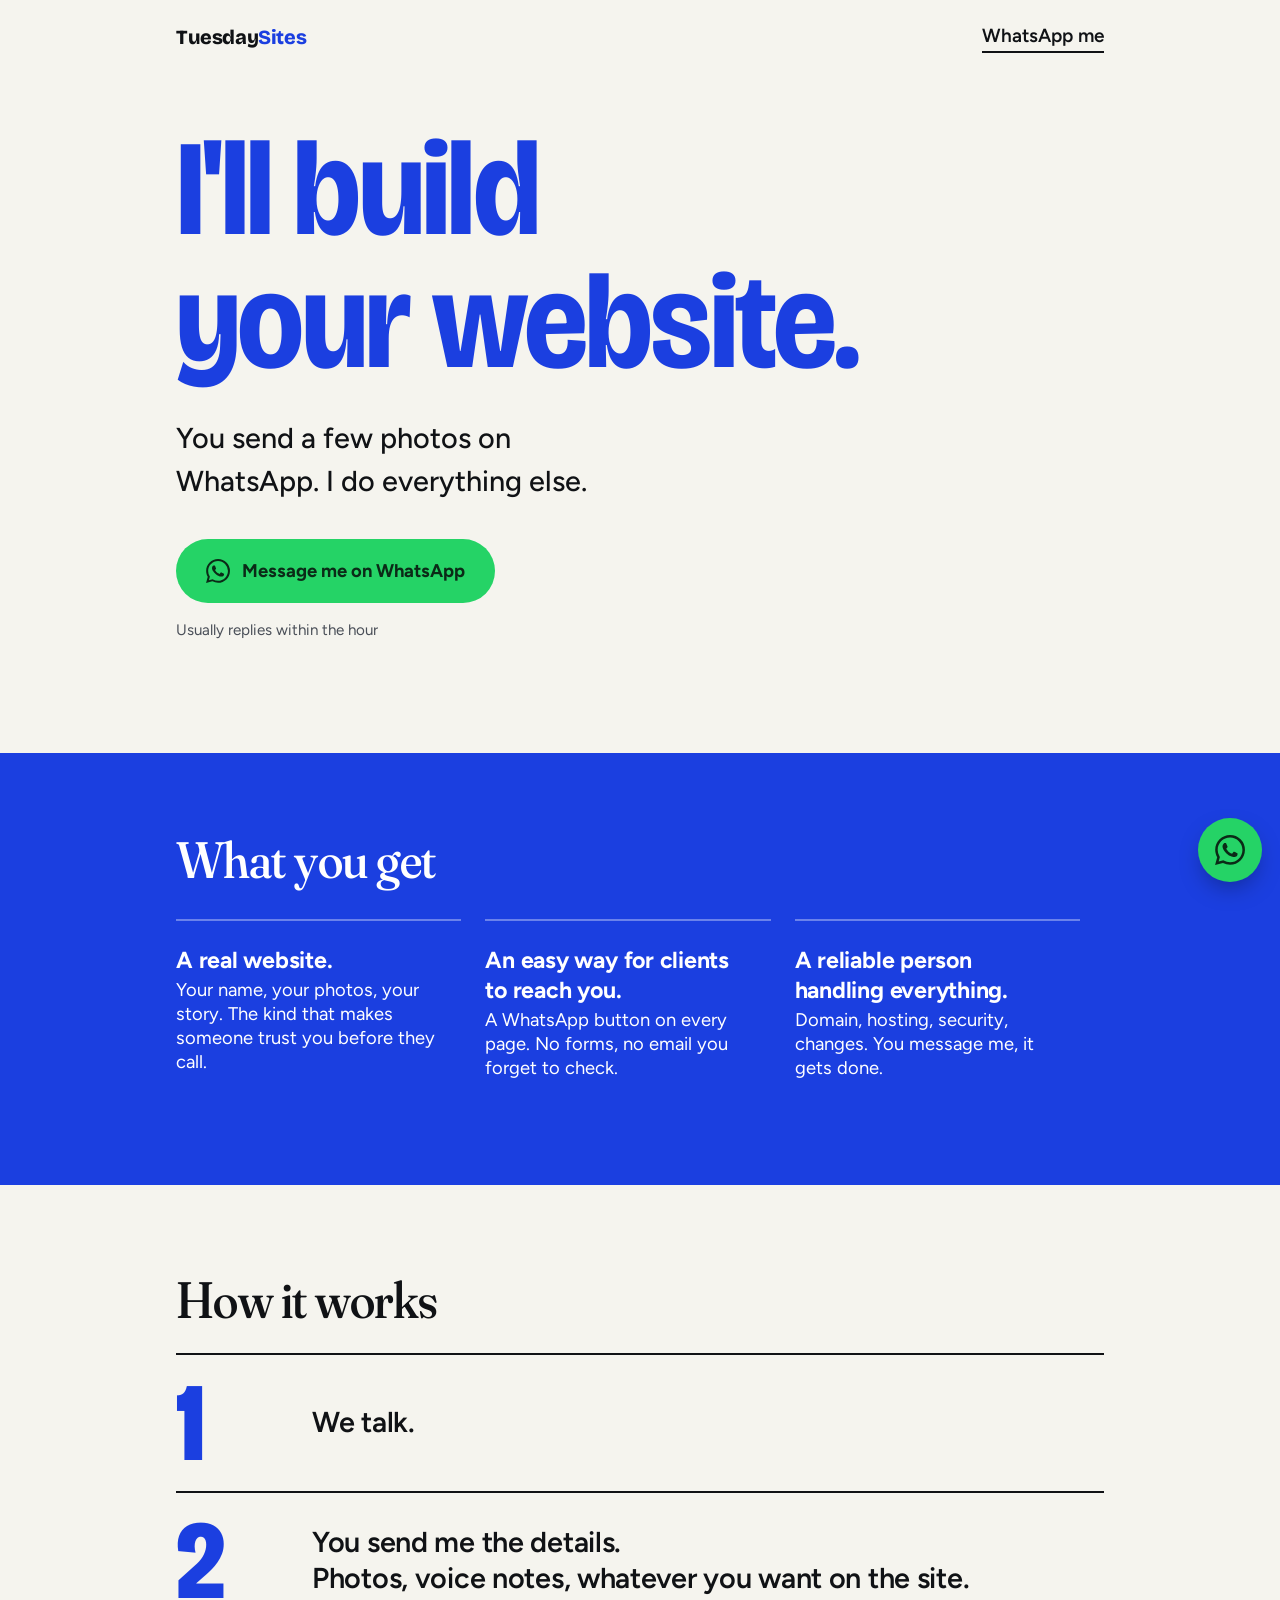
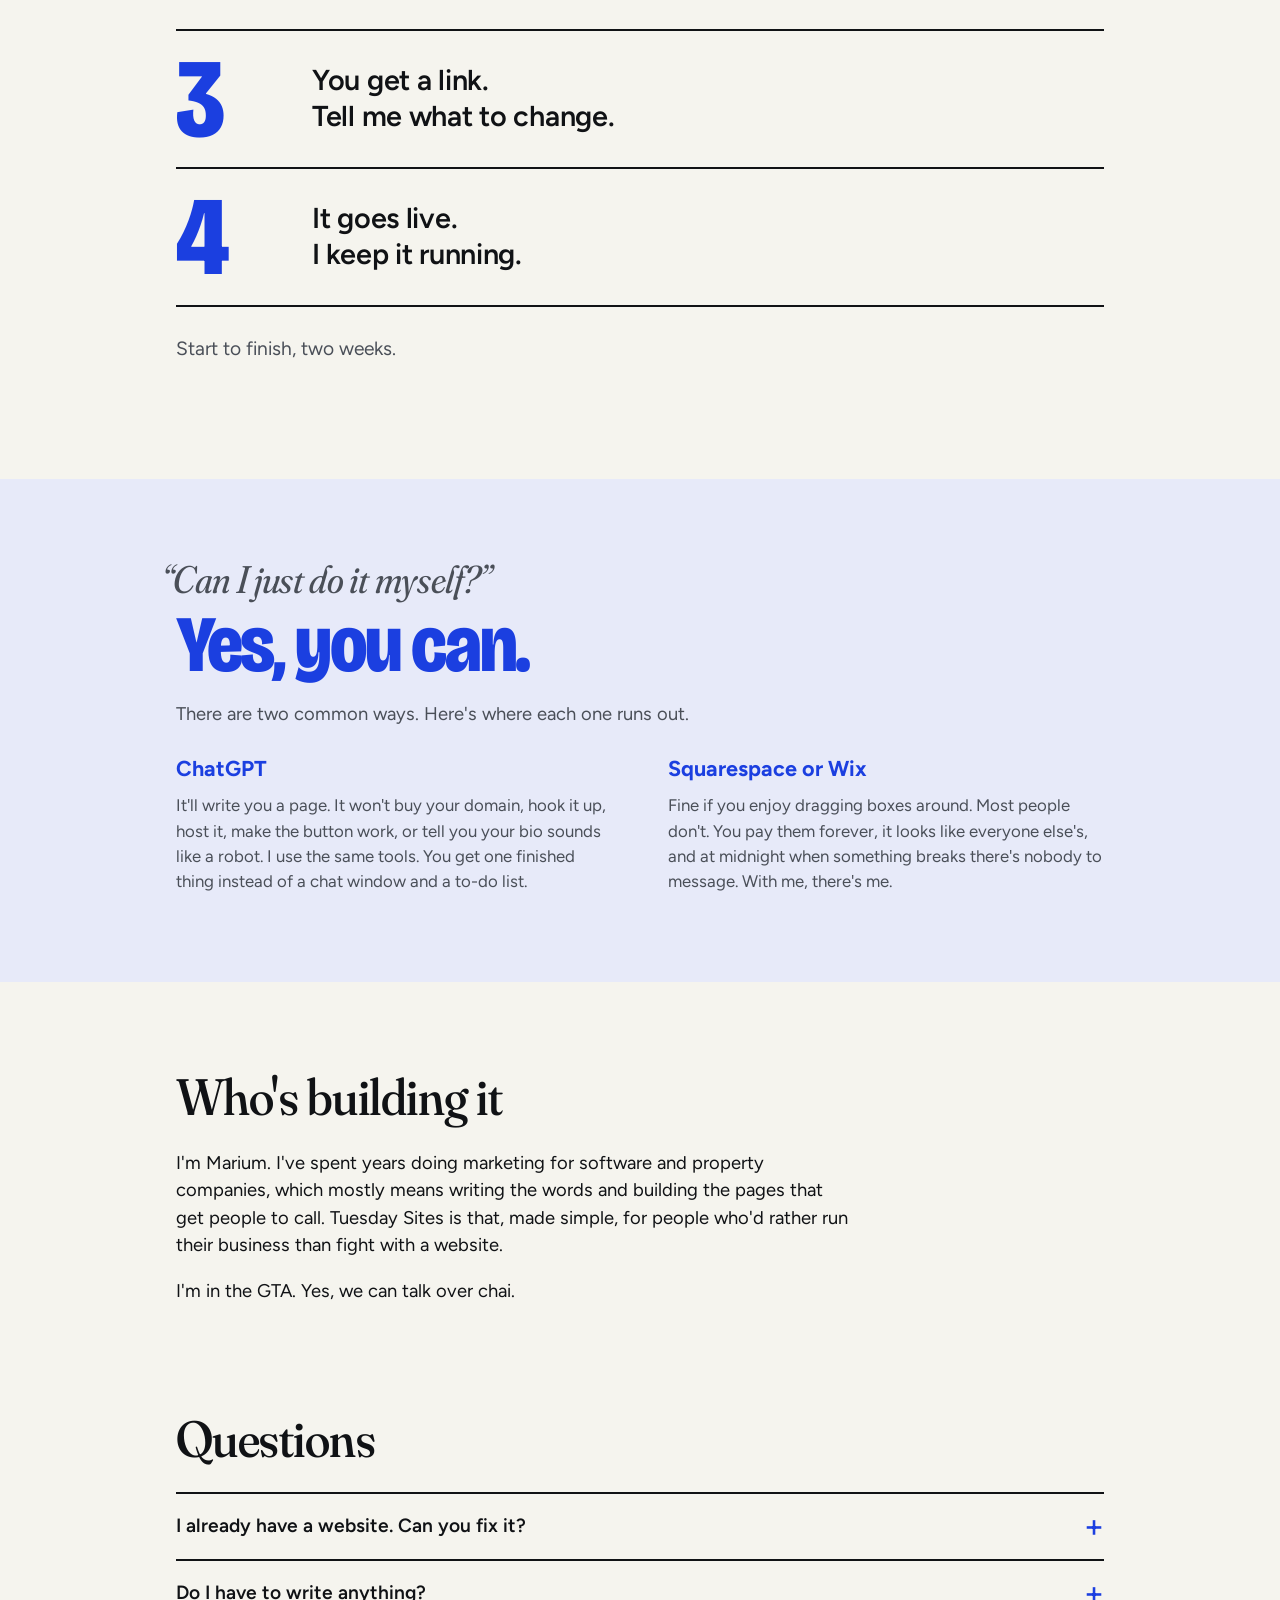
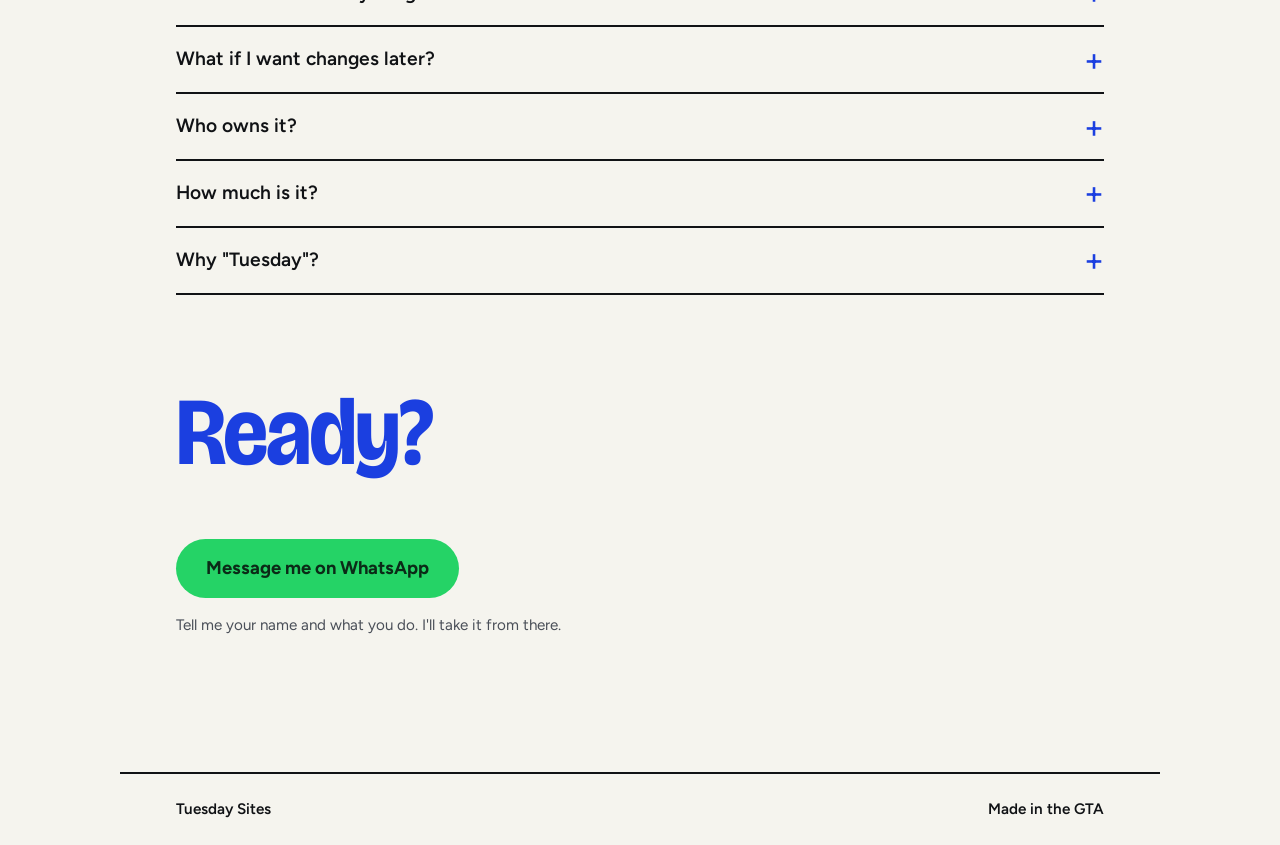
==== index.html @ d8970207 "Update index.html" ====
<!DOCTYPE html>
<html lang="en-CA">
<head>
  <meta charset="utf-8">
  <meta name="viewport" content="width=device-width, initial-scale=1">
  <title>Tuesday Sites — I'll build your website</title>
  <meta name="description" content="A proper website for your business, built for you. Send a WhatsApp, get a site. Based in the GTA.">
  <link rel="preconnect" href="https://fonts.googleapis.com">
  <link rel="preconnect" href="https://fonts.gstatic.com" crossorigin>
  <link href="https://fonts.googleapis.com/css2?family=Bricolage+Grotesque:opsz,wght,wdth@12..96,300..800,75..100&family=Fraunces:opsz,wght,SOFT@9..144,300..700,50&family=Figtree:wght@400;500;600;700&display=swap" rel="stylesheet">
  <link rel="stylesheet" href="style.css">
</head>
<body>

<header class="top">
  <a class="wordmark" href="/">Tuesday<span>Sites</span></a>
  <a class="top-link" href="https://wa.me/16474587885?text=Hi%20Marium%2C%20I%27d%20like%20to%20talk%20about%20a%20website.">WhatsApp me</a>
</header>

<main>

  <section class="hero">
    <h1>I'll build<br>your website.</h1>
    <p class="lede">You send a few photos on WhatsApp. I do everything else.</p>
    <a class="btn btn-wa" href="https://wa.me/16474587885?text=Hi%20Marium%2C%20I%27d%20like%20to%20talk%20about%20a%20website.">
      <svg aria-hidden="true" viewBox="0 0 24 24" width="24" height="24"><path fill="currentColor" d="M17.472 14.382c-.297-.149-1.758-.867-2.03-.967-.273-.099-.471-.148-.67.15-.197.297-.767.966-.94 1.164-.173.199-.347.223-.644.075-.297-.15-1.255-.463-2.39-1.475-.883-.788-1.48-1.761-1.653-2.059-.173-.297-.018-.458.13-.606.134-.133.298-.347.446-.52.149-.174.198-.298.298-.497.099-.198.05-.371-.025-.52-.075-.149-.669-1.612-.916-2.207-.242-.579-.487-.5-.669-.51-.173-.008-.371-.01-.57-.01-.198 0-.52.074-.792.372-.272.297-1.04 1.016-1.04 2.479 0 1.462 1.065 2.875 1.213 3.074.149.198 2.096 3.2 5.077 4.487.709.306 1.262.489 1.694.625.712.227 1.36.195 1.871.118.571-.085 1.758-.719 2.006-1.413.248-.694.248-1.289.173-1.413-.074-.124-.272-.198-.57-.347m-5.421 7.403h-.004a9.87 9.87 0 01-5.031-1.378l-.361-.214-3.741.982.998-3.648-.235-.374a9.86 9.86 0 01-1.51-5.26c.001-5.45 4.436-9.884 9.888-9.884 2.64 0 5.122 1.03 6.988 2.898a9.825 9.825 0 012.893 6.994c-.003 5.45-4.437 9.885-9.885 9.885m8.413-18.297A11.815 11.815 0 0012.05 0C5.495 0 .16 5.335.157 11.892c0 2.096.547 4.142 1.588 5.945L.057 24l6.305-1.654a11.882 11.882 0 005.683 1.448h.005c6.554 0 11.89-5.335 11.893-11.893a11.821 11.821 0 00-3.48-8.413Z"/></svg>
      Message me on WhatsApp
    </a>
    <p class="fineprint">Usually replies within the hour</p>
  </section>

  <section class="get">
    <h2>What you get</h2>
    <ul class="tiles">
      <li><strong>A real website.</strong> Your name, your photos, your story. The kind that makes someone trust you before they call.</li>
      <li><strong>An easy way for clients to reach you.</strong> A WhatsApp button on every page. No forms, no email you forget to check.</li>
      <li><strong>A reliable person handling everything.</strong> Domain, hosting, security, changes. You message me, it gets done.</li>
    </ul>
  </section>

  <section class="how">
    <h2>How it works</h2>
    <ol class="steps">
      <li><span class="num">1</span><span class="step-text">We talk.</span></li>
      <li><span class="num">2</span><span class="step-text">You send me the details.<br>Photos, voice notes, whatever you want on the site.</span></li>
      <li><span class="num">3</span><span class="step-text">You get a link.<br>Tell me what to change.</span></li>
      <li><span class="num">4</span><span class="step-text">It goes live.<br>I keep it running.</span></li>
    </ol>
    <p class="how-note">Start to finish, two weeks.</p>
  </section>

  <section class="why">
    <div class="wrap">
    <h2 class="quote">“Can I just do it myself?”</h2>
    <p class="yes">Yes, you can.</p>
    <p class="why-lede">There are two common ways. Here's where each one runs out.</p>
    <div class="why-cols">
      <div>
        <h3>ChatGPT</h3>
        <p>It'll write you a page. It won't buy your domain, hook it up, host it, make the button work, or tell you your bio sounds like a robot. I use the same tools. You get one finished thing instead of a chat window and a to-do list.</p>
      </div>
      <div>
        <h3>Squarespace or Wix</h3>
        <p>Fine if you enjoy dragging boxes around. Most people don't. You pay them forever, it looks like everyone else's, and at midnight when something breaks there's nobody to message. With me, there's me.</p>
      </div>
    </div>
  </div>
  </section>

  <section class="who">
    <h2>Who's building it</h2>
    <p>I'm Marium. I've spent years doing marketing for software and property companies, which mostly means writing the words and building the pages that get people to call. Tuesday Sites is that, made simple, for people who'd rather run their business than fight with a website.</p>
    <p>I'm in the GTA. Yes, we can talk over chai.</p>
  </section>

  <section class="faq">
    <h2>Questions</h2>
    <details><summary>I already have a website. Can you fix it?</summary><p>Usually it's quicker to rebuild than repair. Send me the link and I'll tell you honestly.</p></details>
    <details><summary>Do I have to write anything?</summary><p>No. You talk, I write. You approve every word.</p></details>
    <details><summary>What if I want changes later?</summary><p>Message me. Small stuff is included. Big stuff I'll quote first.</p></details>
    <details><summary>Who owns it?</summary><p>You. The domain is in your name. If you leave, it goes with you.</p></details>
    <details><summary>How much is it?</summary><p>Message me and I'll tell you straight. Less than you think, nothing hidden.</p></details>
    <details><summary>Why "Tuesday"?</summary><p>Because you'll have a site by the second one.</p></details>
  </section>

  <section class="close">
    <h2>Ready?</h2>
    <a class="btn btn-wa" href="https://wa.me/16474587885?text=Hi%20Marium%2C%20my%20name%20is%20___%20and%20I%20do%20___.%20I%27d%20like%20a%20website.">Message me on WhatsApp</a>
    <p class="fineprint">Tell me your name and what you do. I'll take it from there.</p>
  </section>

</main>

<footer class="foot">
  <span>Tuesday Sites</span>
  <span>Made in the GTA</span>
</footer>

<a class="wa-float" href="https://wa.me/16474587885?text=Hi%20Marium%2C%20I%20saw%20tuesdaysites.com%20and%20I%27d%20like%20to%20talk." aria-label="Message Marium on WhatsApp">
  <svg aria-hidden="true" viewBox="0 0 24 24" width="30" height="30"><path fill="currentColor" d="M17.472 14.382c-.297-.149-1.758-.867-2.03-.967-.273-.099-.471-.148-.67.15-.197.297-.767.966-.94 1.164-.173.199-.347.223-.644.075-.297-.15-1.255-.463-2.39-1.475-.883-.788-1.48-1.761-1.653-2.059-.173-.297-.018-.458.13-.606.134-.133.298-.347.446-.52.149-.174.198-.298.298-.497.099-.198.05-.371-.025-.52-.075-.149-.669-1.612-.916-2.207-.242-.579-.487-.5-.669-.51-.173-.008-.371-.01-.57-.01-.198 0-.52.074-.792.372-.272.297-1.04 1.016-1.04 2.479 0 1.462 1.065 2.875 1.213 3.074.149.198 2.096 3.2 5.077 4.487.709.306 1.262.489 1.694.625.712.227 1.36.195 1.871.118.571-.085 1.758-.719 2.006-1.413.248-.694.248-1.289.173-1.413-.074-.124-.272-.198-.57-.347m-5.421 7.403h-.004a9.87 9.87 0 01-5.031-1.378l-.361-.214-3.741.982.998-3.648-.235-.374a9.86 9.86 0 01-1.51-5.26c.001-5.45 4.436-9.884 9.888-9.884 2.64 0 5.122 1.03 6.988 2.898a9.825 9.825 0 012.893 6.994c-.003 5.45-4.437 9.885-9.885 9.885m8.413-18.297A11.815 11.815 0 0012.05 0C5.495 0 .16 5.335.157 11.892c0 2.096.547 4.142 1.588 5.945L.057 24l6.305-1.654a11.882 11.882 0 005.683 1.448h.005c6.554 0 11.89-5.335 11.893-11.893a11.821 11.821 0 00-3.48-8.413Z"/></svg>
</a>

</body>
</html>
---- style.css ----
/* Tuesday Sites — style.css (v3)
   Cobalt on paper. One typeface. WhatsApp green is the only other colour.
*/

:root {
  --blue: #1B3FE0;
  --blue-deep: #1230B3;
  --paper: #F5F4EE;
  --ink: #101215;
  --ink-soft: #4A4F58;
  --line: #D6D6CF;
  --wa: #25D366;
  --wa-deep: #1DA851;

  --display: "Bricolage Grotesque", "Helvetica Neue", Arial, sans-serif;
  --serif: "Fraunces", Georgia, serif;
  --font: "Figtree", "Helvetica Neue", Arial, sans-serif;
  --max: 1040px;
  --pad: clamp(20px, 5vw, 56px);
}

* { box-sizing: border-box; }

html { scroll-behavior: smooth; }
@media (prefers-reduced-motion: reduce) {
  html { scroll-behavior: auto; }
  * { transition: none !important; }
}

body {
  margin: 0;
  background: var(--paper);
  color: var(--ink);
  font-family: var(--font);
  font-size: 19px;
  line-height: 1.5;
  -webkit-font-smoothing: antialiased;
}

h1, h2, h3 { margin: 0; }
h1 {
  font-family: var(--display);
  font-size: clamp(3.4rem, 11vw, 8.5rem);
  font-weight: 700;
  line-height: 0.98;
  letter-spacing: -0.02em;
  font-variation-settings: "opsz" 96, "wdth" 90;
  color: var(--blue);
}
h2 {
  font-family: var(--serif);
  font-weight: 500;
  font-size: clamp(2rem, 4.5vw, 3.2rem);
  line-height: 1.05;
  letter-spacing: -0.01em;
  font-variation-settings: "opsz" 144, "SOFT" 50;
  margin-bottom: 0.5em;
}
h3 {
  font-family: var(--font);
  font-size: 1.35rem;
  font-weight: 700;
  margin-bottom: 0.4em;
}

p { margin: 0 0 1em; max-width: 56ch; }
a { color: var(--blue); }
a:focus-visible, summary:focus-visible {
  outline: 3px solid var(--blue);
  outline-offset: 3px;
}

/* Header */
.top {
  display: flex;
  justify-content: space-between;
  align-items: center;
  padding: 22px var(--pad);
  max-width: var(--max);
  margin: 0 auto;
}
.wordmark {
  font-family: var(--display);
  text-decoration: none;
  color: var(--ink);
  font-weight: 800;
  font-size: 1.25rem;
  letter-spacing: -0.02em;
}
.wordmark span { color: var(--blue); }
.top-link {
  font-weight: 600;
  color: var(--ink);
  text-decoration: none;
  border-bottom: 2px solid var(--ink);
}
.top-link:hover { color: var(--blue); border-color: var(--blue); }

/* Buttons */
.btn {
  display: inline-flex;
  align-items: center;
  gap: 12px;
  padding: 20px 30px;
  border-radius: 999px;
  text-decoration: none;
  font-weight: 700;
  font-size: 1.15rem;
  line-height: 1;
  transition: transform 100ms ease, background-color 120ms ease;
}
.btn-wa { background: var(--wa); color: #0B2A17; }
.btn-wa:hover { background: var(--wa-deep); color: #fff; transform: translateY(-1px); }

/* Hero */
.hero {
  max-width: var(--max);
  margin: 0 auto;
  padding: 48px var(--pad) 96px;
}
.lede {
  font-size: clamp(1.3rem, 2.6vw, 1.8rem);
  font-weight: 500;
  margin: 28px 0 36px;
  max-width: 24ch;
}
.fineprint { font-size: 0.95rem; color: var(--ink-soft); margin-top: 16px; }

/* What you get — blue block, short lines */
.get {
  background: var(--blue);
  color: #fff;
  padding: 80px 0;
}
.get h2, .get ul {
  max-width: var(--max);
  margin-left: auto; margin-right: auto;
  padding-left: var(--pad); padding-right: var(--pad);
}
.tiles {
  list-style: none;
  margin: 32px auto 0;
  display: grid;
  grid-template-columns: repeat(3, 1fr);
  gap: 0;
}
.tiles li {
  font-size: 1.15rem;
  line-height: 1.3;
  padding: 24px 24px 24px 0;
  border-top: 2px solid rgba(255,255,255,.35);
  margin-right: 24px;
}
.tiles strong {
  display: block;
  font-size: 1.45rem;
  font-weight: 700;
  letter-spacing: -0.01em;
  margin-bottom: 4px;
}

/* How it works — the numbers are the section */
.how {
  max-width: var(--max);
  margin: 0 auto;
  padding: 88px var(--pad) 72px;
}
.steps {
  list-style: none;
  margin: 24px 0 0;
  padding: 0;
}
.steps li {
  display: grid;
  grid-template-columns: minmax(96px, 1.4em) 1fr;
  gap: 40px;
  align-items: center;
  padding: 12px 0;
  border-bottom: 2px solid var(--ink);
}
.steps li:first-child { border-top: 2px solid var(--ink); }
.num {
  font-family: var(--display);
  font-size: clamp(4rem, 10vw, 7rem);
  font-weight: 800;
  line-height: 1;
  color: var(--blue);
  letter-spacing: -0.04em;
  font-variation-settings: "opsz" 96, "wdth" 80;
}
.step-text {
  font-size: clamp(1.25rem, 2.6vw, 1.8rem);
  font-weight: 600;
  letter-spacing: -0.01em;
  line-height: 1.25;
}
.step-text br + * , .step-text::after { content: none; }
.how-note {
  margin-top: 28px;
  font-size: 1.2rem;
  color: var(--ink-soft);
}

/* Why not DIY */
.why {
  background: #E7EAF9;
  padding: 80px 0 88px;
  margin: 24px 0 88px;
}
.why .wrap {
  max-width: var(--max);
  margin: 0 auto;
  padding: 0 var(--pad);
}
.why-cols {
  display: grid;
  grid-template-columns: repeat(2, 1fr);
  gap: 40px 56px;
  margin-top: 24px;
}
.why h2.quote {
  font-style: italic;
  font-weight: 400;
  font-size: clamp(1.6rem, 3.5vw, 2.4rem);
  color: var(--ink-soft);
  margin: 0 0 6px;
  text-indent: -0.4em; /* hangs the opening quote so the C lines up with the Y below */
}
.yes {
  font-family: var(--display);
  font-size: clamp(2.6rem, 7vw, 5rem);
  font-weight: 800;
  color: var(--blue);
  line-height: 1;
  letter-spacing: -0.03em;
  margin: 0 0 16px;
  font-variation-settings: "opsz" 96, "wdth" 85;
}
.why-lede { font-size: 1.15rem; color: var(--ink-soft); }
.why-cols h3 { color: var(--blue); }
.why-cols p { font-size: 1.05rem; color: var(--ink-soft); margin: 0; }

/* Who */
.who {
  max-width: var(--max);
  margin: 0 auto;
  padding: 0 var(--pad) 88px;
}
.who p { font-size: 1.15rem; }

/* FAQ */
.faq {
  max-width: var(--max);
  margin: 0 auto;
  padding: 0 var(--pad) 88px;
}
.faq details { border-top: 2px solid var(--ink); }
.faq details:last-of-type { border-bottom: 2px solid var(--ink); }
.faq summary {
  cursor: pointer;
  padding: 18px 44px 18px 0;
  font-size: 1.2rem;
  font-weight: 600;
  list-style: none;
  position: relative;
}
.faq summary::-webkit-details-marker { display: none; }
.faq summary::after {
  content: "+";
  position: absolute; right: 0; top: 50%;
  transform: translateY(-50%);
  color: var(--blue);
  font-size: 2rem;
  font-weight: 500;
  line-height: 1;
}
.faq details[open] summary::after { content: "–"; }
.faq details p { color: var(--ink-soft); padding-bottom: 18px; margin: 0; }

/* Close */
.close {
  max-width: var(--max);
  margin: 0 auto;
  padding: 0 var(--pad) 120px;
}
.close h2 {
  font-family: var(--display);
  font-weight: 700;
  color: var(--blue);
  font-size: clamp(3rem, 9vw, 6rem);
  letter-spacing: -0.02em;
  font-variation-settings: "opsz" 96, "wdth" 90;
}
.close .btn { margin-top: 8px; }

/* Footer */
.foot {
  border-top: 2px solid var(--ink);
  padding: 24px var(--pad);
  max-width: var(--max);
  margin: 0 auto;
  display: flex;
  justify-content: space-between;
  font-size: 0.95rem;
  font-weight: 600;
}

/* Floating WhatsApp button */
.wa-float {
  position: fixed;
  right: 18px;
  bottom: 18px;
  width: 64px; height: 64px;
  border-radius: 50%;
  background: var(--wa);
  color: #0B2A17;
  display: flex; align-items: center; justify-content: center;
  box-shadow: 0 10px 24px -6px rgba(0,0,0,.35);
  transition: background-color 120ms ease;
  z-index: 10;
}
.wa-float:hover { background: var(--wa-deep); color: #fff; }

/* Mobile */
@media (max-width: 760px) {
  body { font-size: 18px; }
  .hero { padding-top: 32px; padding-bottom: 72px; }
  .tiles { grid-template-columns: 1fr; }
  .tiles li { margin-right: 0; padding-right: 0; }
  .why-cols { grid-template-columns: 1fr; }
  .steps li { grid-template-columns: 64px 1fr; gap: 20px; }
  .top-link { display: none; }
  .foot { flex-direction: column; gap: 6px; }
  .close { padding-bottom: 140px; }
}
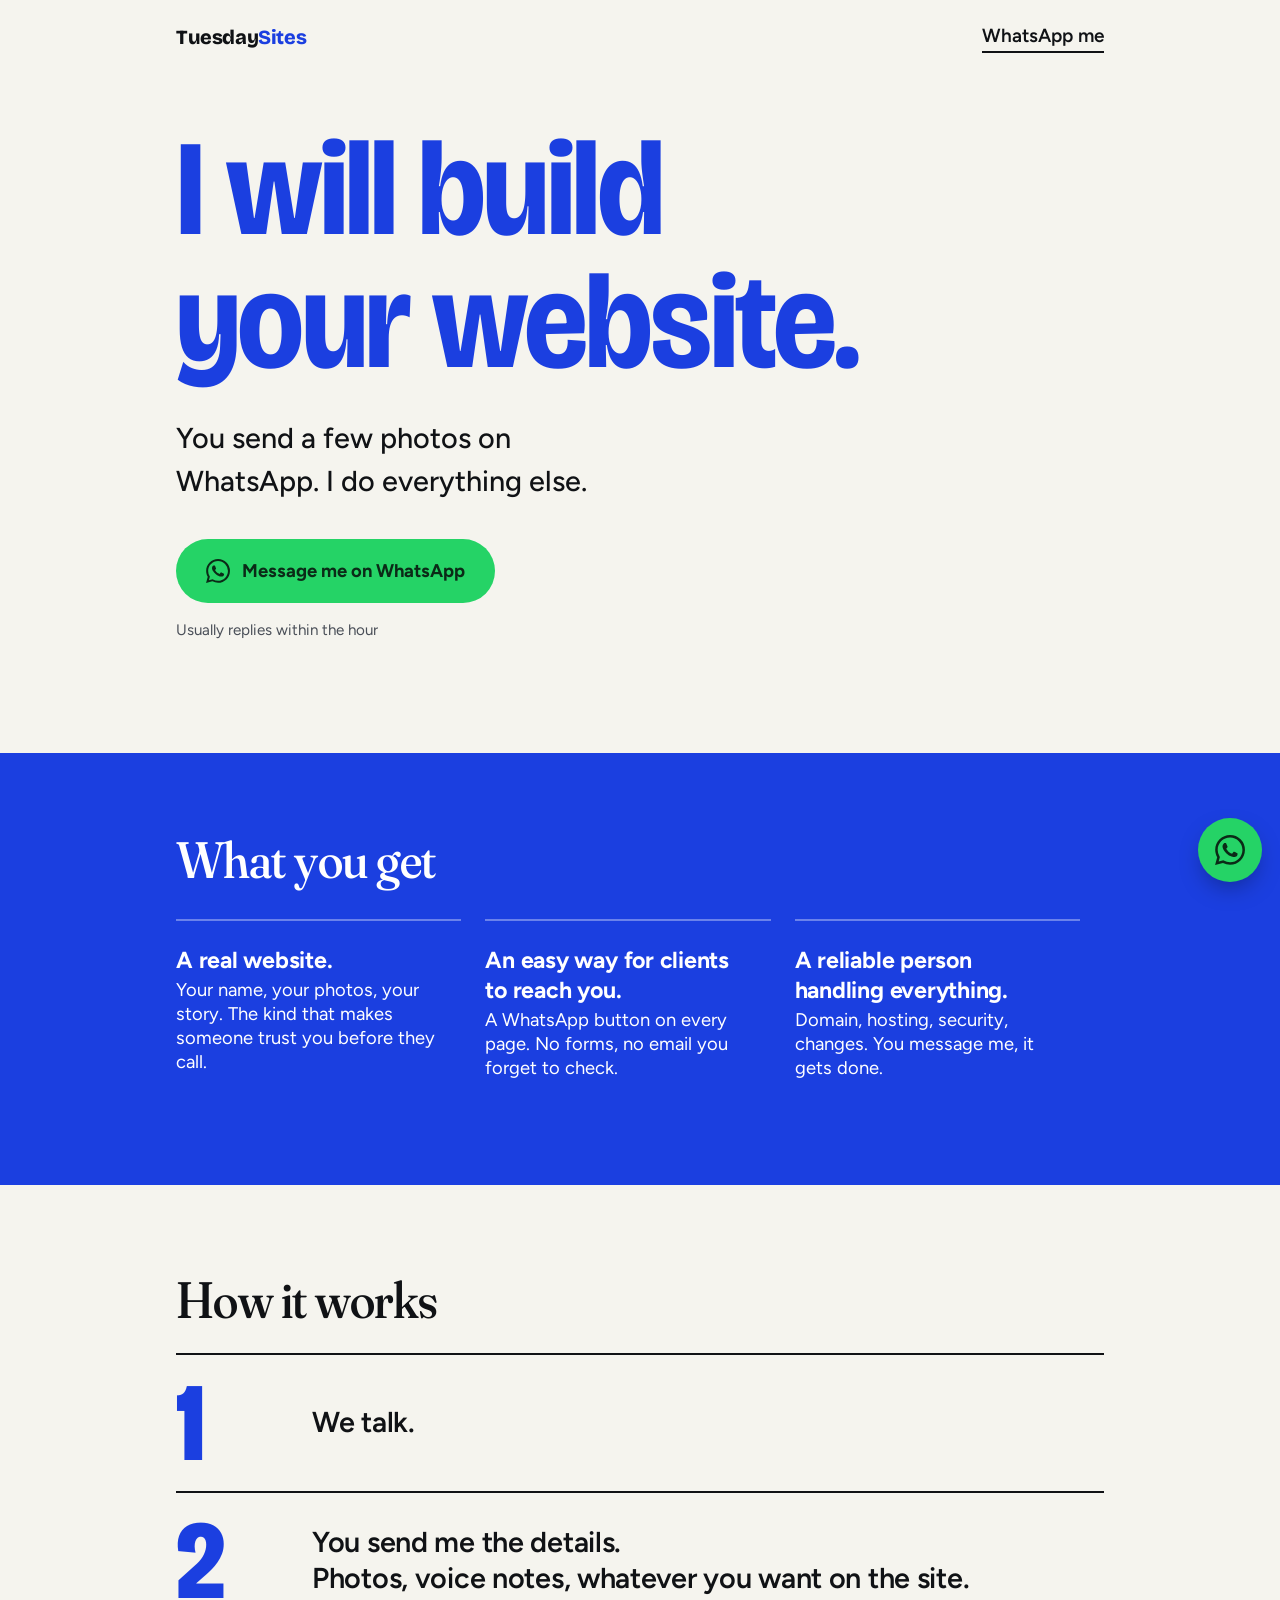
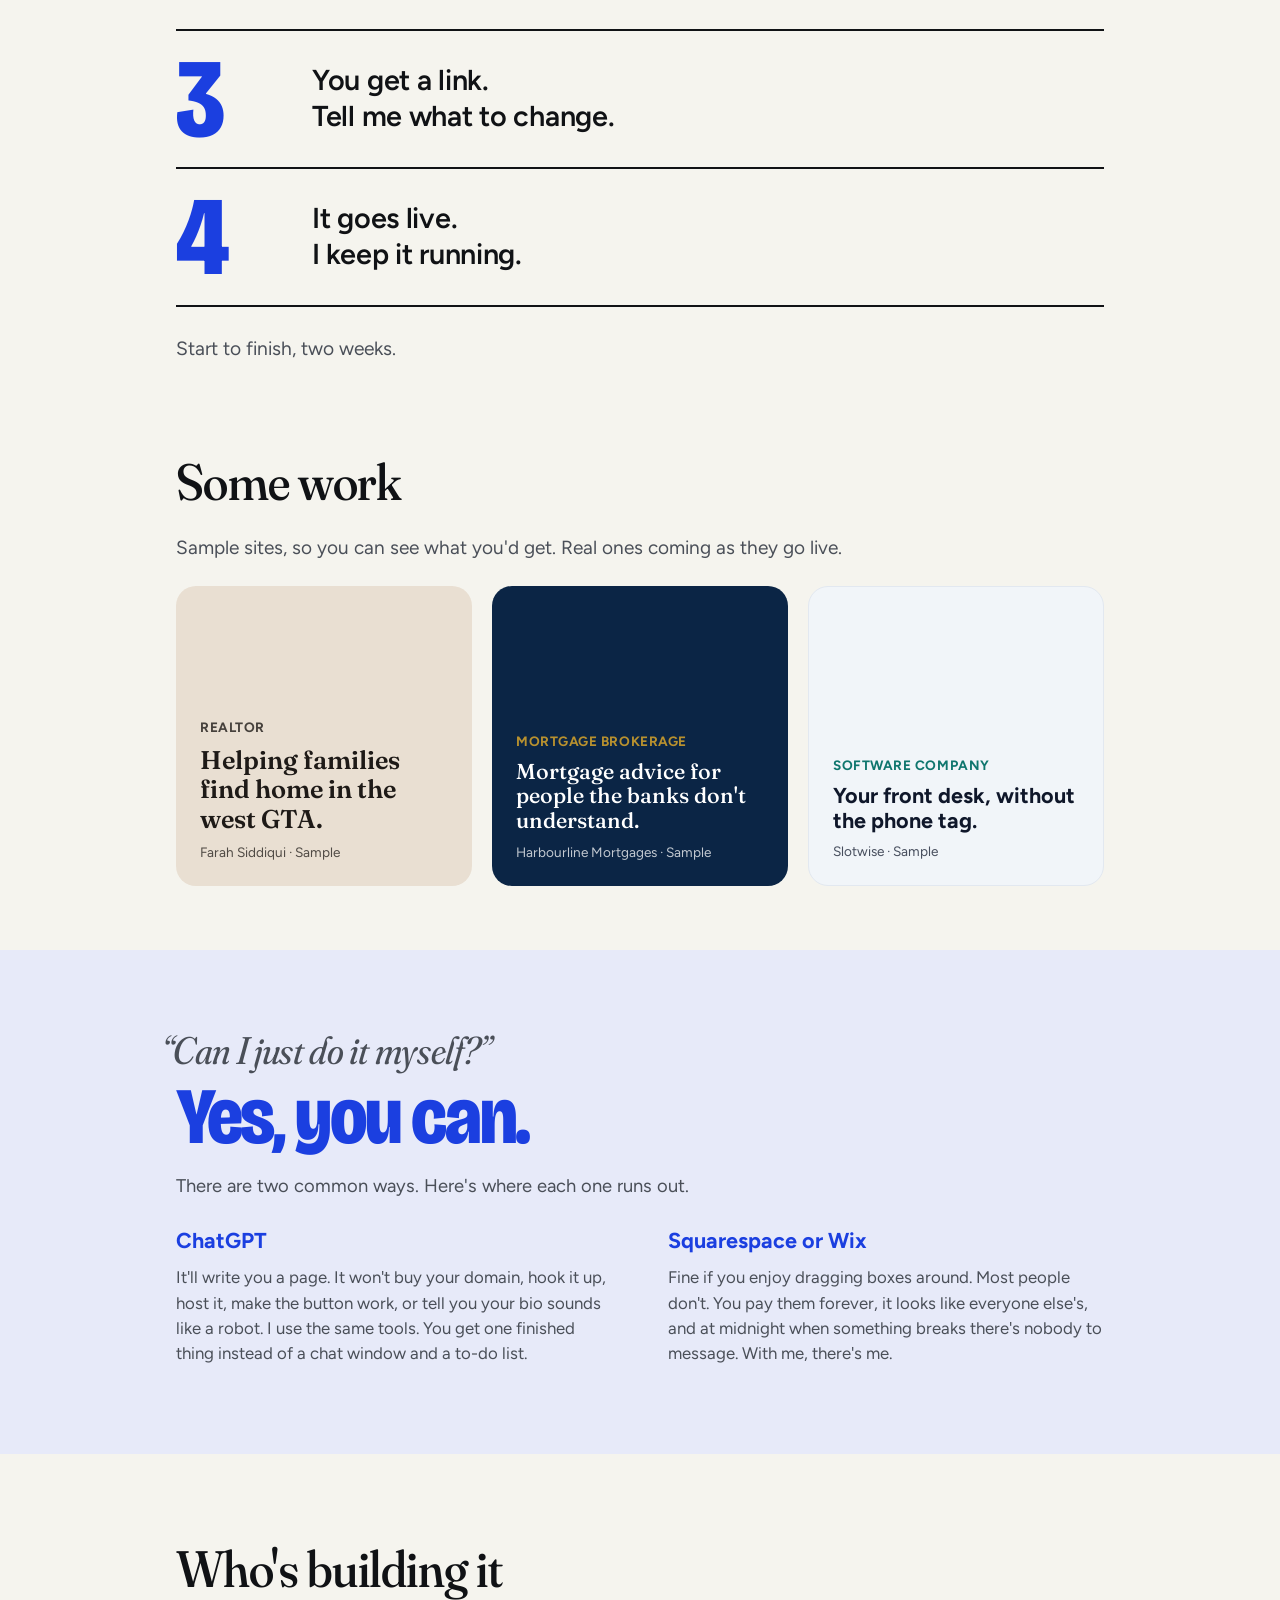
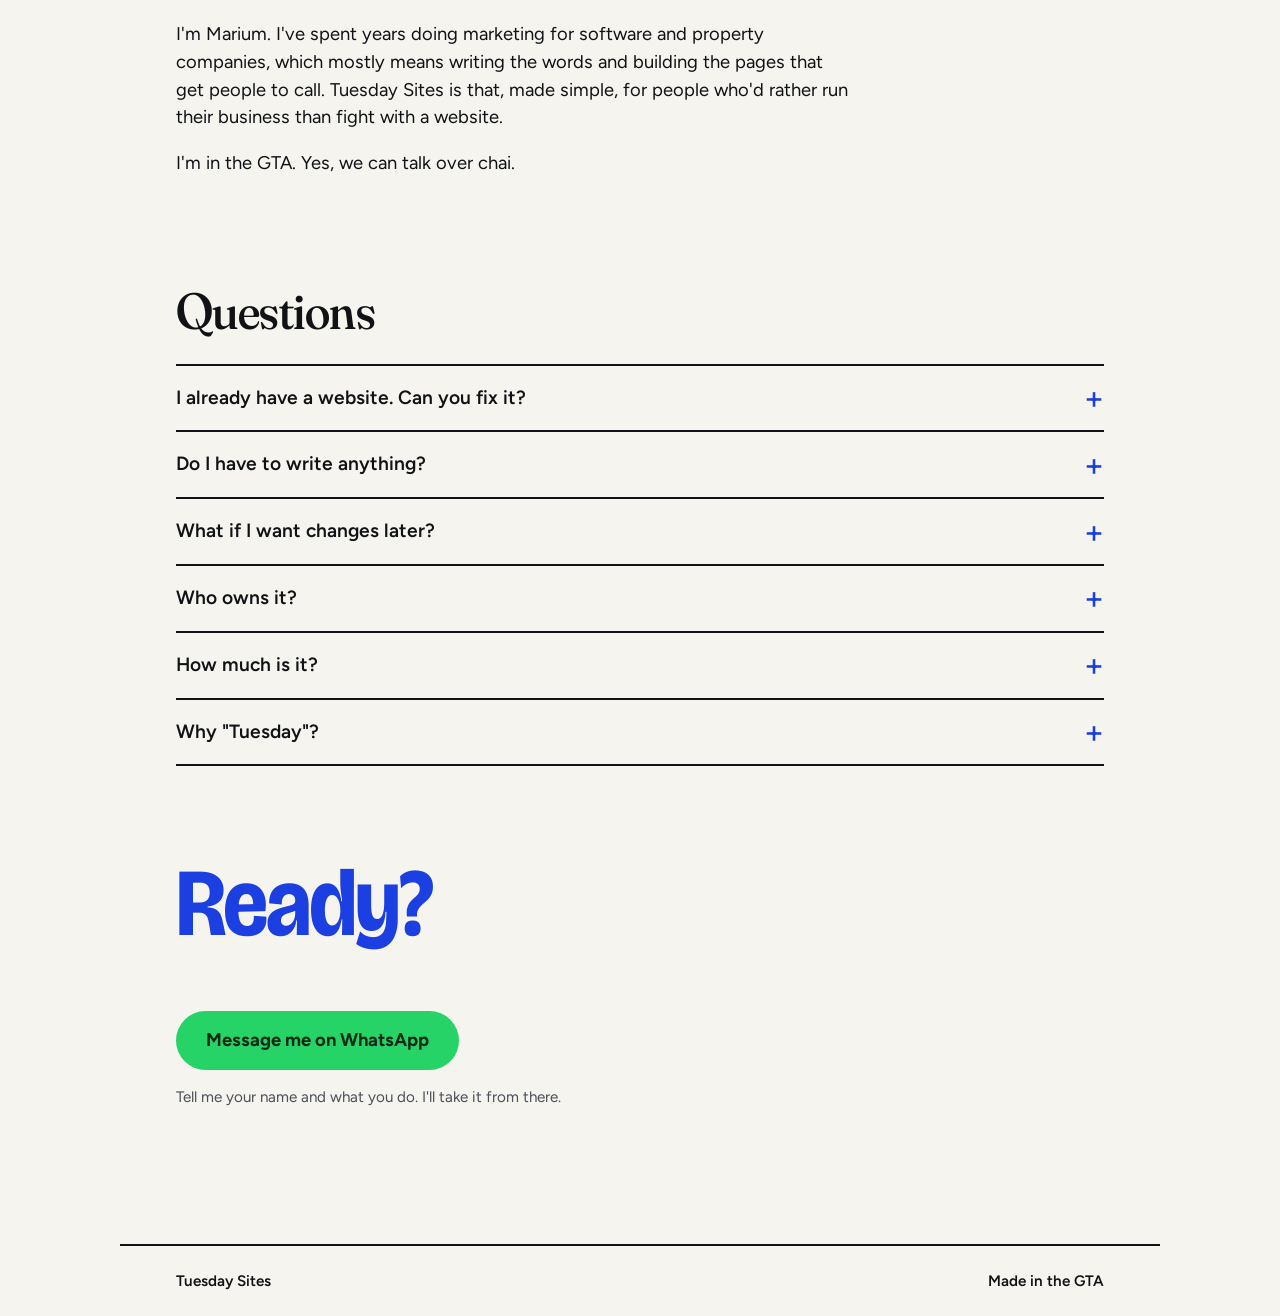
==== commit e7667ede: "Sample sites" ====
--- a/index.html
+++ b/index.html
@@ -3,7 +3,7 @@
 <head>
   <meta charset="utf-8">
   <meta name="viewport" content="width=device-width, initial-scale=1">
-  <title>Tuesday Sites — I'll build your website</title>
+  <title>Tuesday Sites — I will build your website</title>
   <meta name="description" content="A proper website for your business, built for you. Send a WhatsApp, get a site. Based in the GTA.">
   <link rel="preconnect" href="https://fonts.googleapis.com">
   <link rel="preconnect" href="https://fonts.gstatic.com" crossorigin>
@@ -14,15 +14,15 @@
 
 <header class="top">
   <a class="wordmark" href="/">Tuesday<span>Sites</span></a>
-  <a class="top-link" href="https://wa.me/16474587885?text=Hi%20Marium%2C%20I%27d%20like%20to%20talk%20about%20a%20website.">WhatsApp me</a>
+  <a class="top-link" href="#" data-wa>WhatsApp me</a>
 </header>
 
 <main>
 
   <section class="hero">
-    <h1>I'll build<br>your website.</h1>
+    <h1>I will build<br>your website.</h1>
     <p class="lede">You send a few photos on WhatsApp. I do everything else.</p>
-    <a class="btn btn-wa" href="https://wa.me/16474587885?text=Hi%20Marium%2C%20I%27d%20like%20to%20talk%20about%20a%20website.">
+    <a class="btn btn-wa" href="#" data-wa>
       <svg aria-hidden="true" viewBox="0 0 24 24" width="24" height="24"><path fill="currentColor" d="M17.472 14.382c-.297-.149-1.758-.867-2.03-.967-.273-.099-.471-.148-.67.15-.197.297-.767.966-.94 1.164-.173.199-.347.223-.644.075-.297-.15-1.255-.463-2.39-1.475-.883-.788-1.48-1.761-1.653-2.059-.173-.297-.018-.458.13-.606.134-.133.298-.347.446-.52.149-.174.198-.298.298-.497.099-.198.05-.371-.025-.52-.075-.149-.669-1.612-.916-2.207-.242-.579-.487-.5-.669-.51-.173-.008-.371-.01-.57-.01-.198 0-.52.074-.792.372-.272.297-1.04 1.016-1.04 2.479 0 1.462 1.065 2.875 1.213 3.074.149.198 2.096 3.2 5.077 4.487.709.306 1.262.489 1.694.625.712.227 1.36.195 1.871.118.571-.085 1.758-.719 2.006-1.413.248-.694.248-1.289.173-1.413-.074-.124-.272-.198-.57-.347m-5.421 7.403h-.004a9.87 9.87 0 01-5.031-1.378l-.361-.214-3.741.982.998-3.648-.235-.374a9.86 9.86 0 01-1.51-5.26c.001-5.45 4.436-9.884 9.888-9.884 2.64 0 5.122 1.03 6.988 2.898a9.825 9.825 0 012.893 6.994c-.003 5.45-4.437 9.885-9.885 9.885m8.413-18.297A11.815 11.815 0 0012.05 0C5.495 0 .16 5.335.157 11.892c0 2.096.547 4.142 1.588 5.945L.057 24l6.305-1.654a11.882 11.882 0 005.683 1.448h.005c6.554 0 11.89-5.335 11.893-11.893a11.821 11.821 0 00-3.48-8.413Z"/></svg>
       Message me on WhatsApp
     </a>
@@ -47,6 +47,28 @@
       <li><span class="num">4</span><span class="step-text">It goes live.<br>I keep it running.</span></li>
     </ol>
     <p class="how-note">Start to finish, two weeks.</p>
+  </section>
+
+  <section class="work">
+    <h2>Some work</h2>
+    <p class="work-lede">Sample sites, so you can see what you'd get. Real ones coming as they go live.</p>
+    <div class="work-grid">
+      <a class="work-card wc-realtor" href="/work/realtor/">
+        <span class="wc-label">Realtor</span>
+        <span class="wc-title">Helping families find home in the west GTA.</span>
+        <span class="wc-meta">Farah Siddiqui · Sample</span>
+      </a>
+      <a class="work-card wc-mortgage" href="/work/mortgage/">
+        <span class="wc-label">Mortgage brokerage</span>
+        <span class="wc-title">Mortgage advice for people the banks don't understand.</span>
+        <span class="wc-meta">Harbourline Mortgages · Sample</span>
+      </a>
+      <a class="work-card wc-saas" href="/work/saas/">
+        <span class="wc-label">Software company</span>
+        <span class="wc-title">Your front desk, without the phone tag.</span>
+        <span class="wc-meta">Slotwise · Sample</span>
+      </a>
+    </div>
   </section>
 
   <section class="why">
@@ -85,7 +107,7 @@
 
   <section class="close">
     <h2>Ready?</h2>
-    <a class="btn btn-wa" href="https://wa.me/16474587885?text=Hi%20Marium%2C%20my%20name%20is%20___%20and%20I%20do%20___.%20I%27d%20like%20a%20website.">Message me on WhatsApp</a>
+    <a class="btn btn-wa" href="#" data-wa>Message me on WhatsApp</a>
     <p class="fineprint">Tell me your name and what you do. I'll take it from there.</p>
   </section>
 
@@ -96,9 +118,23 @@
   <span>Made in the GTA</span>
 </footer>
 
-<a class="wa-float" href="https://wa.me/16474587885?text=Hi%20Marium%2C%20I%20saw%20tuesdaysites.com%20and%20I%27d%20like%20to%20talk." aria-label="Message Marium on WhatsApp">
+<a class="wa-float" href="#" data-wa aria-label="Message Marium on WhatsApp">
   <svg aria-hidden="true" viewBox="0 0 24 24" width="30" height="30"><path fill="currentColor" d="M17.472 14.382c-.297-.149-1.758-.867-2.03-.967-.273-.099-.471-.148-.67.15-.197.297-.767.966-.94 1.164-.173.199-.347.223-.644.075-.297-.15-1.255-.463-2.39-1.475-.883-.788-1.48-1.761-1.653-2.059-.173-.297-.018-.458.13-.606.134-.133.298-.347.446-.52.149-.174.198-.298.298-.497.099-.198.05-.371-.025-.52-.075-.149-.669-1.612-.916-2.207-.242-.579-.487-.5-.669-.51-.173-.008-.371-.01-.57-.01-.198 0-.52.074-.792.372-.272.297-1.04 1.016-1.04 2.479 0 1.462 1.065 2.875 1.213 3.074.149.198 2.096 3.2 5.077 4.487.709.306 1.262.489 1.694.625.712.227 1.36.195 1.871.118.571-.085 1.758-.719 2.006-1.413.248-.694.248-1.289.173-1.413-.074-.124-.272-.198-.57-.347m-5.421 7.403h-.004a9.87 9.87 0 01-5.031-1.378l-.361-.214-3.741.982.998-3.648-.235-.374a9.86 9.86 0 01-1.51-5.26c.001-5.45 4.436-9.884 9.888-9.884 2.64 0 5.122 1.03 6.988 2.898a9.825 9.825 0 012.893 6.994c-.003 5.45-4.437 9.885-9.885 9.885m8.413-18.297A11.815 11.815 0 0012.05 0C5.495 0 .16 5.335.157 11.892c0 2.096.547 4.142 1.588 5.945L.057 24l6.305-1.654a11.882 11.882 0 005.683 1.448h.005c6.554 0 11.89-5.335 11.893-11.893a11.821 11.821 0 00-3.48-8.413Z"/></svg>
 </a>
 
+
+<script>
+(function () {
+  var p = ["1", "647", "458", "7885"];
+  var msg = encodeURIComponent("Hi, I'm interested in a website.");
+  var links = document.querySelectorAll("[data-wa]");
+  for (var i = 0; i < links.length; i++) {
+    links[i].addEventListener("click", function (e) {
+      e.preventDefault();
+      window.location.href = "https://wa.me/" + p.join("") + "?text=" + msg;
+    });
+  }
+})();
+</script>
 </body>
 </html>
--- a/style.css
+++ b/style.css
@@ -200,6 +200,43 @@
   font-size: 1.2rem;
   color: var(--ink-soft);
 }
+
+/* Work */
+.work {
+  max-width: var(--max);
+  margin: 0 auto;
+  padding: 0 var(--pad) 40px;
+}
+.work-lede { color: var(--ink-soft); }
+.work-grid {
+  display: grid;
+  grid-template-columns: repeat(3, 1fr);
+  gap: 20px;
+  margin-top: 24px;
+}
+.work-card {
+  display: flex;
+  flex-direction: column;
+  justify-content: flex-end;
+  gap: 8px;
+  min-height: 300px;
+  padding: 24px;
+  border-radius: 20px;
+  text-decoration: none;
+  color: inherit;
+  transition: transform 120ms ease;
+}
+.work-card:hover { transform: translateY(-3px); }
+.wc-label { font-size: .85rem; font-weight: 700; letter-spacing: .04em; text-transform: uppercase; opacity: .8; }
+.wc-title { font-size: 1.35rem; font-weight: 700; line-height: 1.15; }
+.wc-meta { font-size: .85rem; opacity: .75; }
+.wc-realtor { background: #E9DFD2; color: #1E1A17; }
+.wc-realtor .wc-title { font-family: var(--serif); font-weight: 600; font-size: 1.6rem; }
+.wc-mortgage { background: #0B2545; color: #fff; }
+.wc-mortgage .wc-label { color: #B8912F; opacity: 1; }
+.wc-mortgage .wc-title { font-family: var(--serif); font-weight: 500; }
+.wc-saas { background: #F1F5F9; color: #0F172A; border: 1px solid #E2E8F0; }
+.wc-saas .wc-label { color: #0F766E; opacity: 1; }
 
 /* Why not DIY */
 .why {
@@ -328,6 +365,8 @@
   .tiles { grid-template-columns: 1fr; }
   .tiles li { margin-right: 0; padding-right: 0; }
   .why-cols { grid-template-columns: 1fr; }
+  .work-grid { grid-template-columns: 1fr; }
+  .work-card { min-height: 200px; }
   .steps li { grid-template-columns: 64px 1fr; gap: 20px; }
   .top-link { display: none; }
   .foot { flex-direction: column; gap: 6px; }
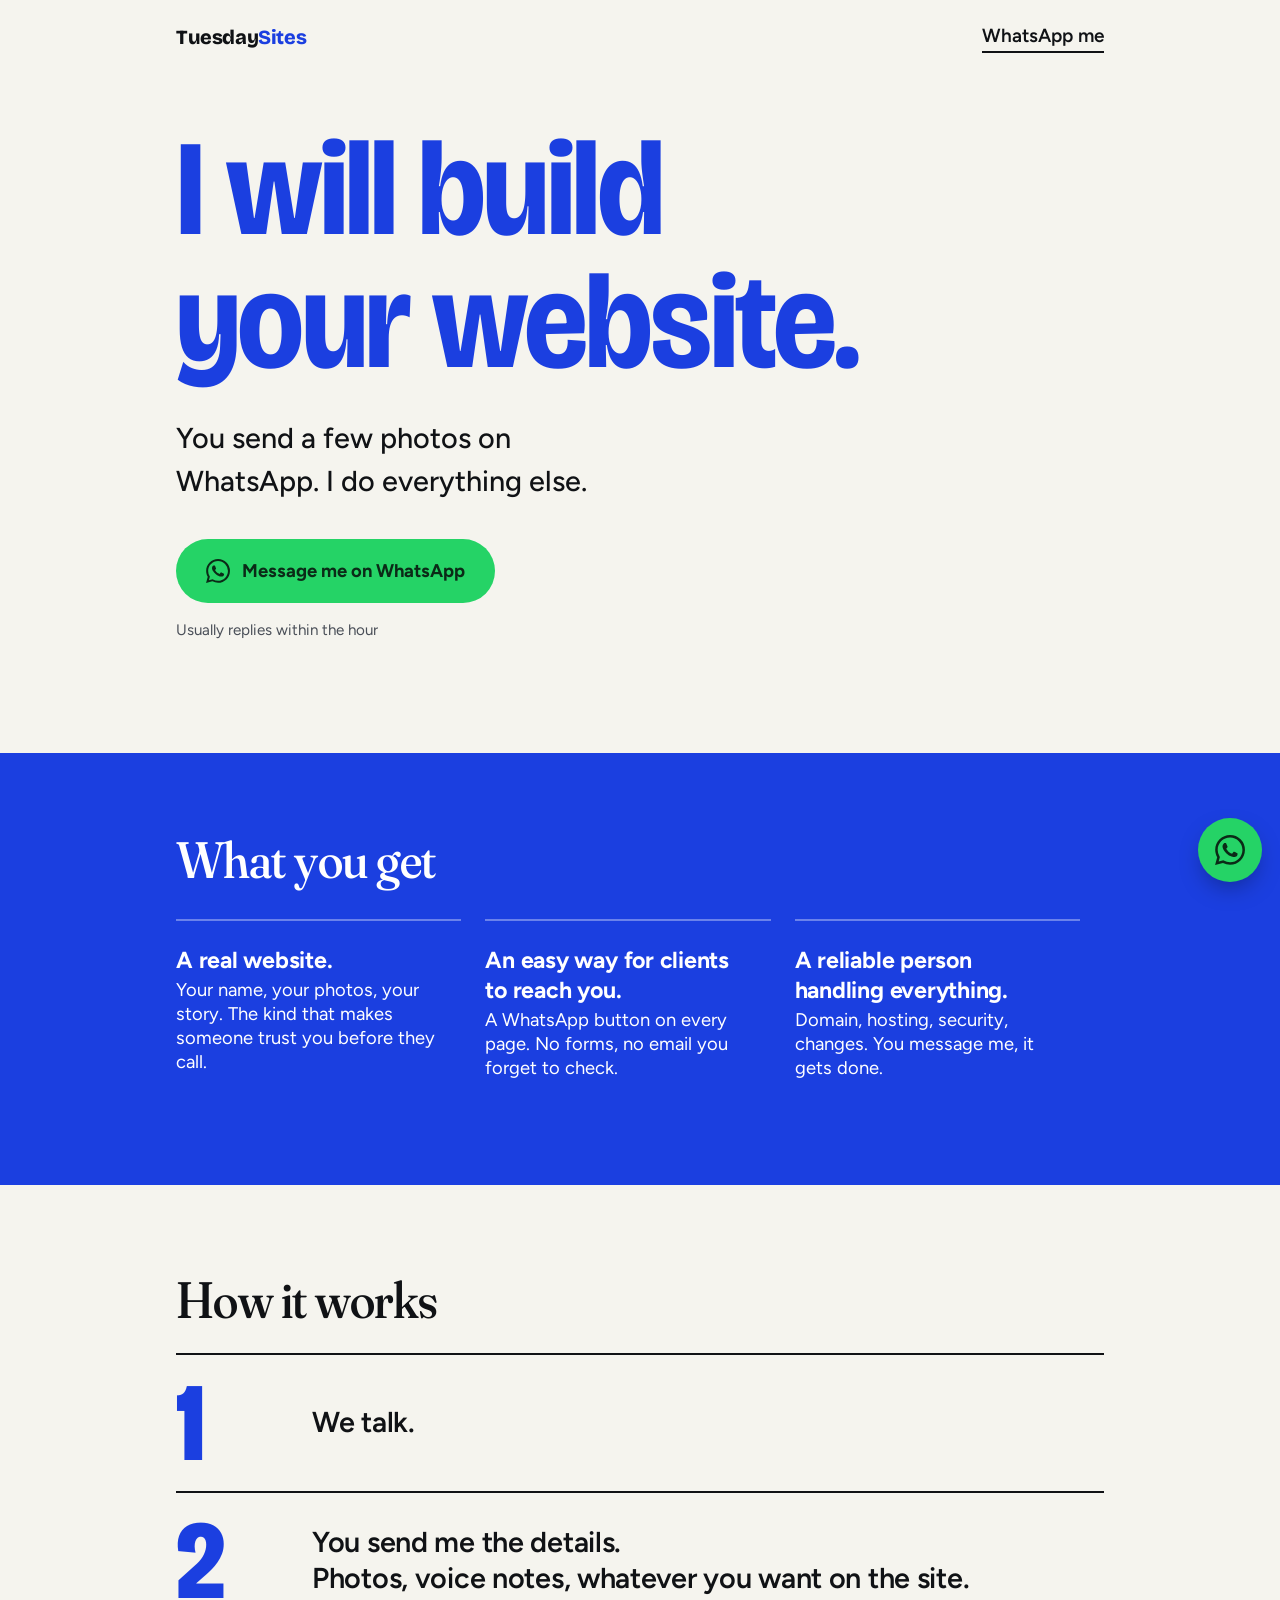
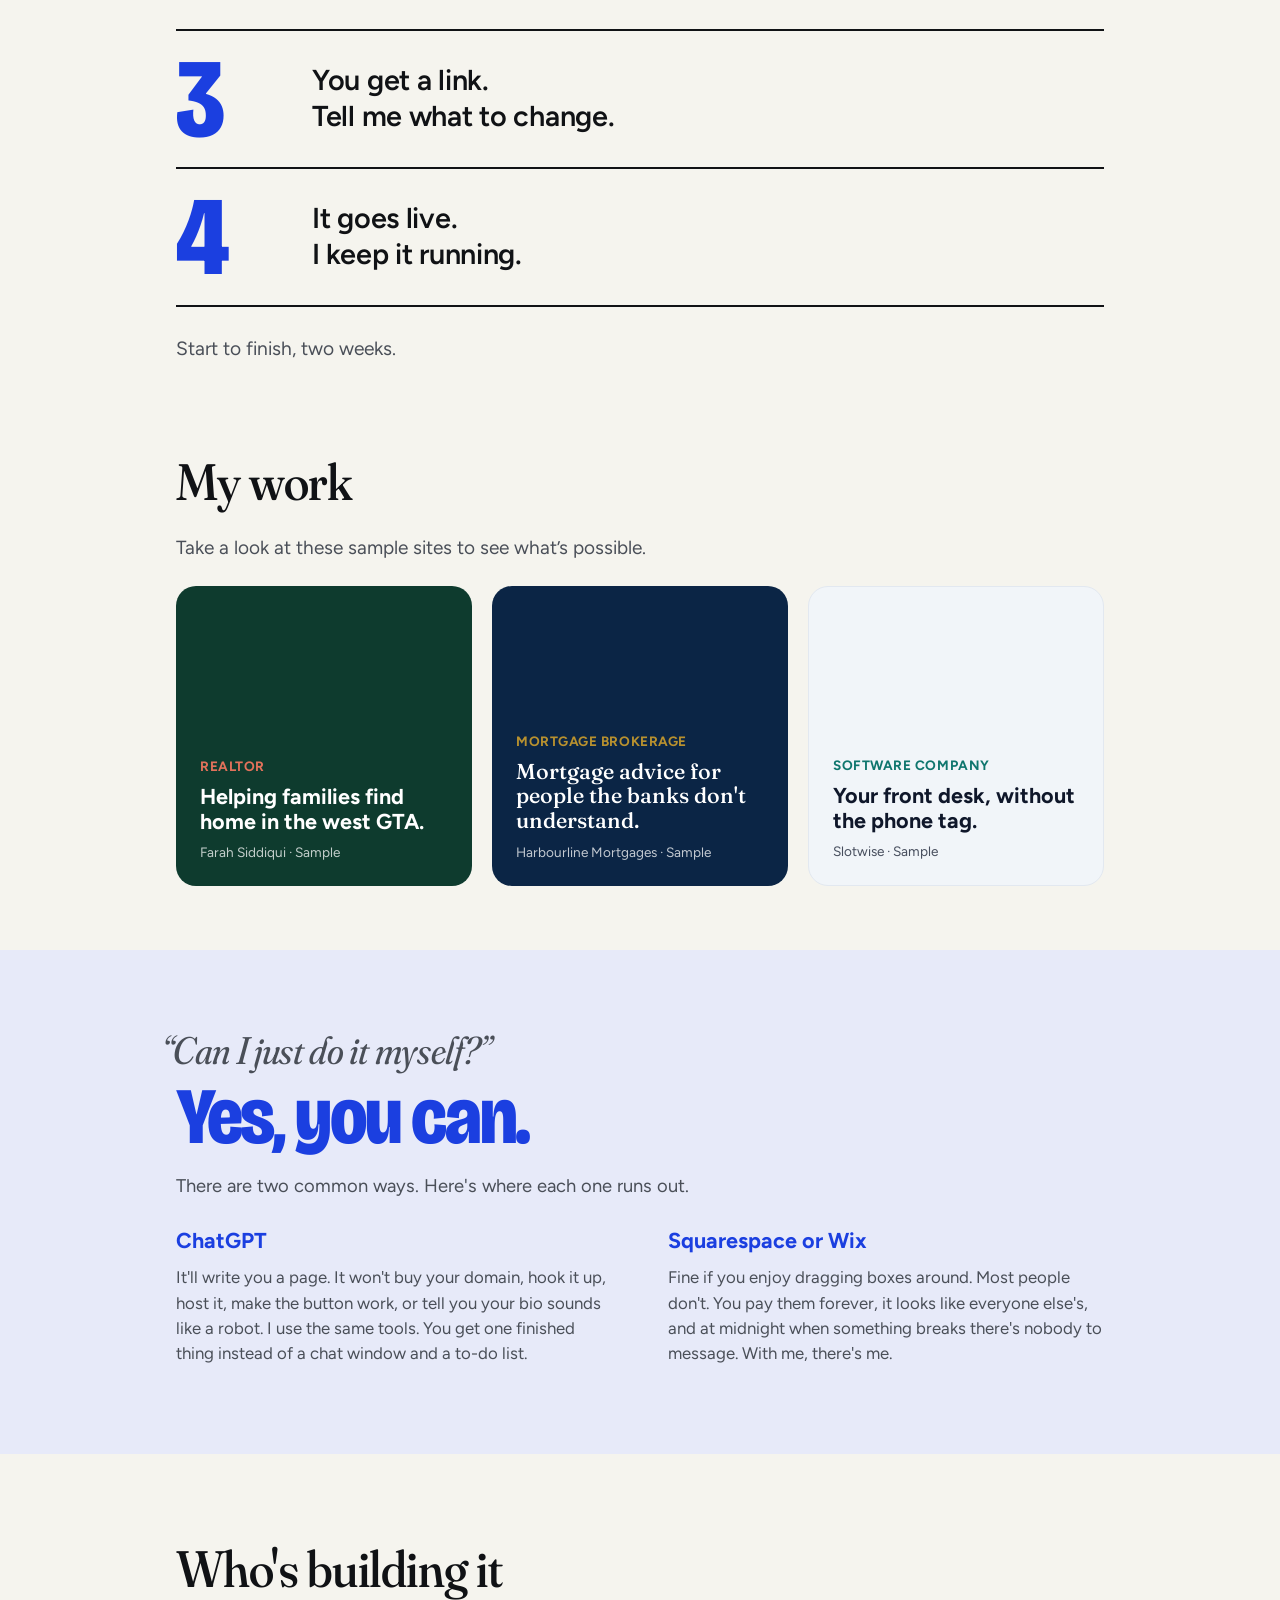
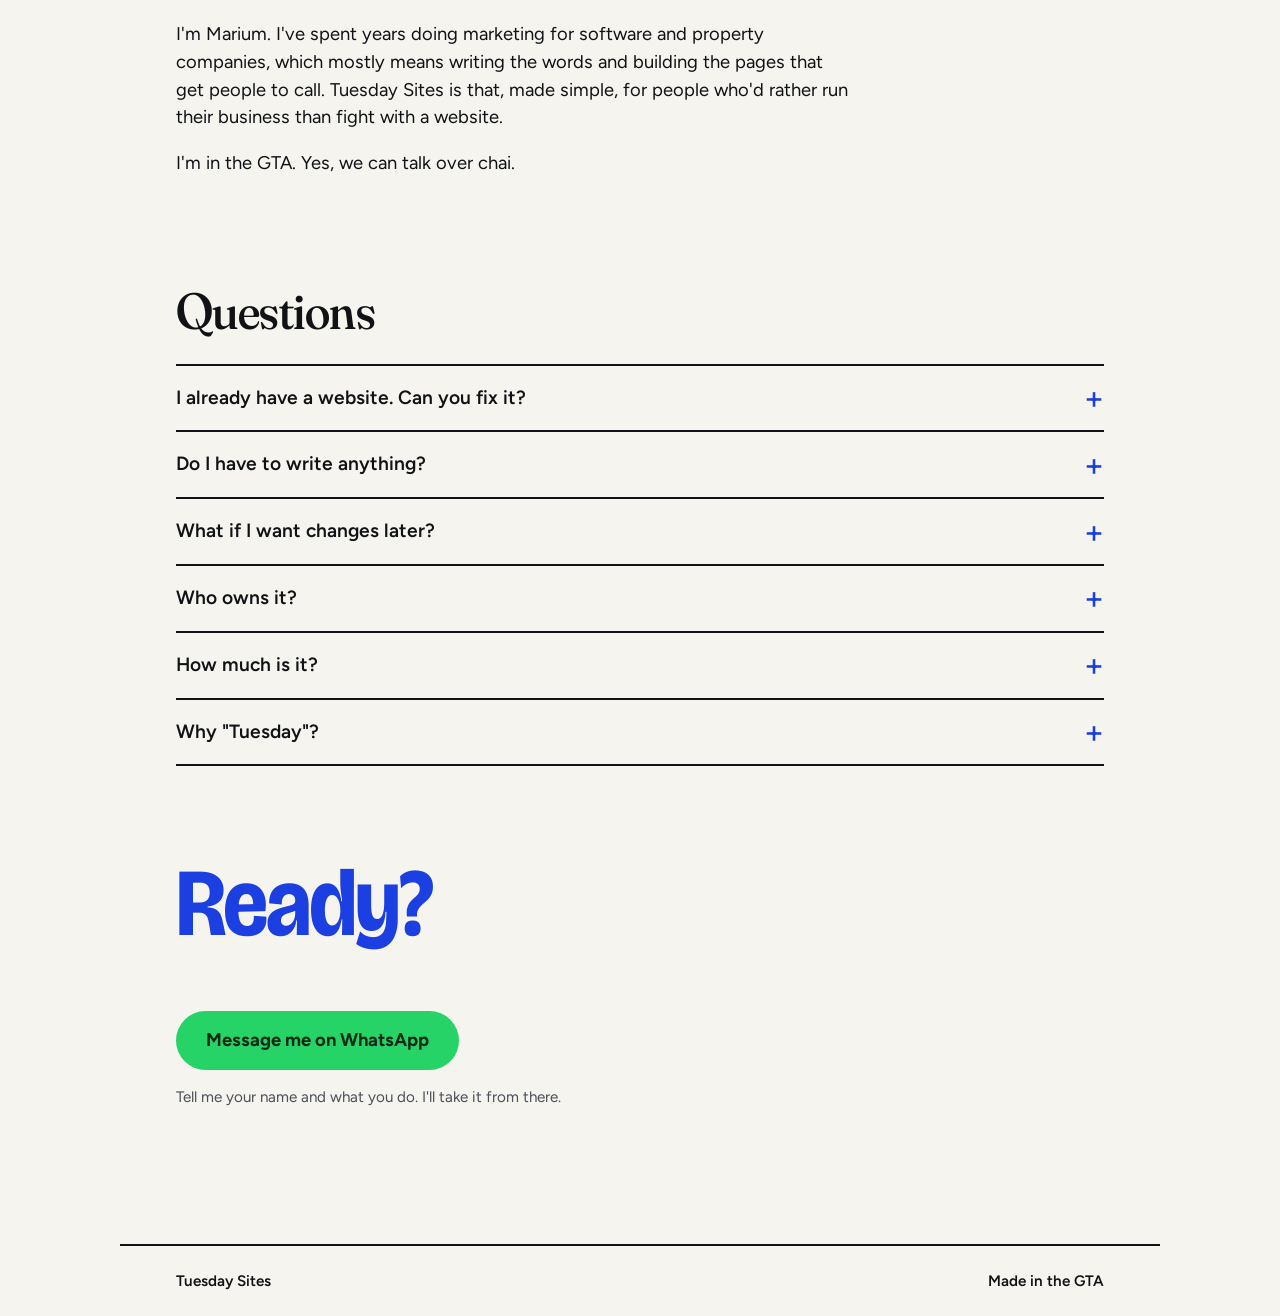
==== commit 27ecc97a: "Images" ====
--- a/index.html
+++ b/index.html
@@ -50,8 +50,8 @@
   </section>
 
   <section class="work">
-    <h2>Some work</h2>
-    <p class="work-lede">Sample sites, so you can see what you'd get. Real ones coming as they go live.</p>
+    <h2>My work</h2>
+    <p class="work-lede">Take a look at these sample sites to see what’s possible.</p>
     <div class="work-grid">
       <a class="work-card wc-realtor" href="/work/realtor/">
         <span class="wc-label">Realtor</span>
--- a/style.css
+++ b/style.css
@@ -230,8 +230,8 @@
 .wc-label { font-size: .85rem; font-weight: 700; letter-spacing: .04em; text-transform: uppercase; opacity: .8; }
 .wc-title { font-size: 1.35rem; font-weight: 700; line-height: 1.15; }
 .wc-meta { font-size: .85rem; opacity: .75; }
-.wc-realtor { background: #E9DFD2; color: #1E1A17; }
-.wc-realtor .wc-title { font-family: var(--serif); font-weight: 600; font-size: 1.6rem; }
+.wc-realtor { background: #0E3B2E; color: #fff; }
+.wc-realtor .wc-label { color: #E2725B; opacity: 1; }
 .wc-mortgage { background: #0B2545; color: #fff; }
 .wc-mortgage .wc-label { color: #B8912F; opacity: 1; }
 .wc-mortgage .wc-title { font-family: var(--serif); font-weight: 500; }
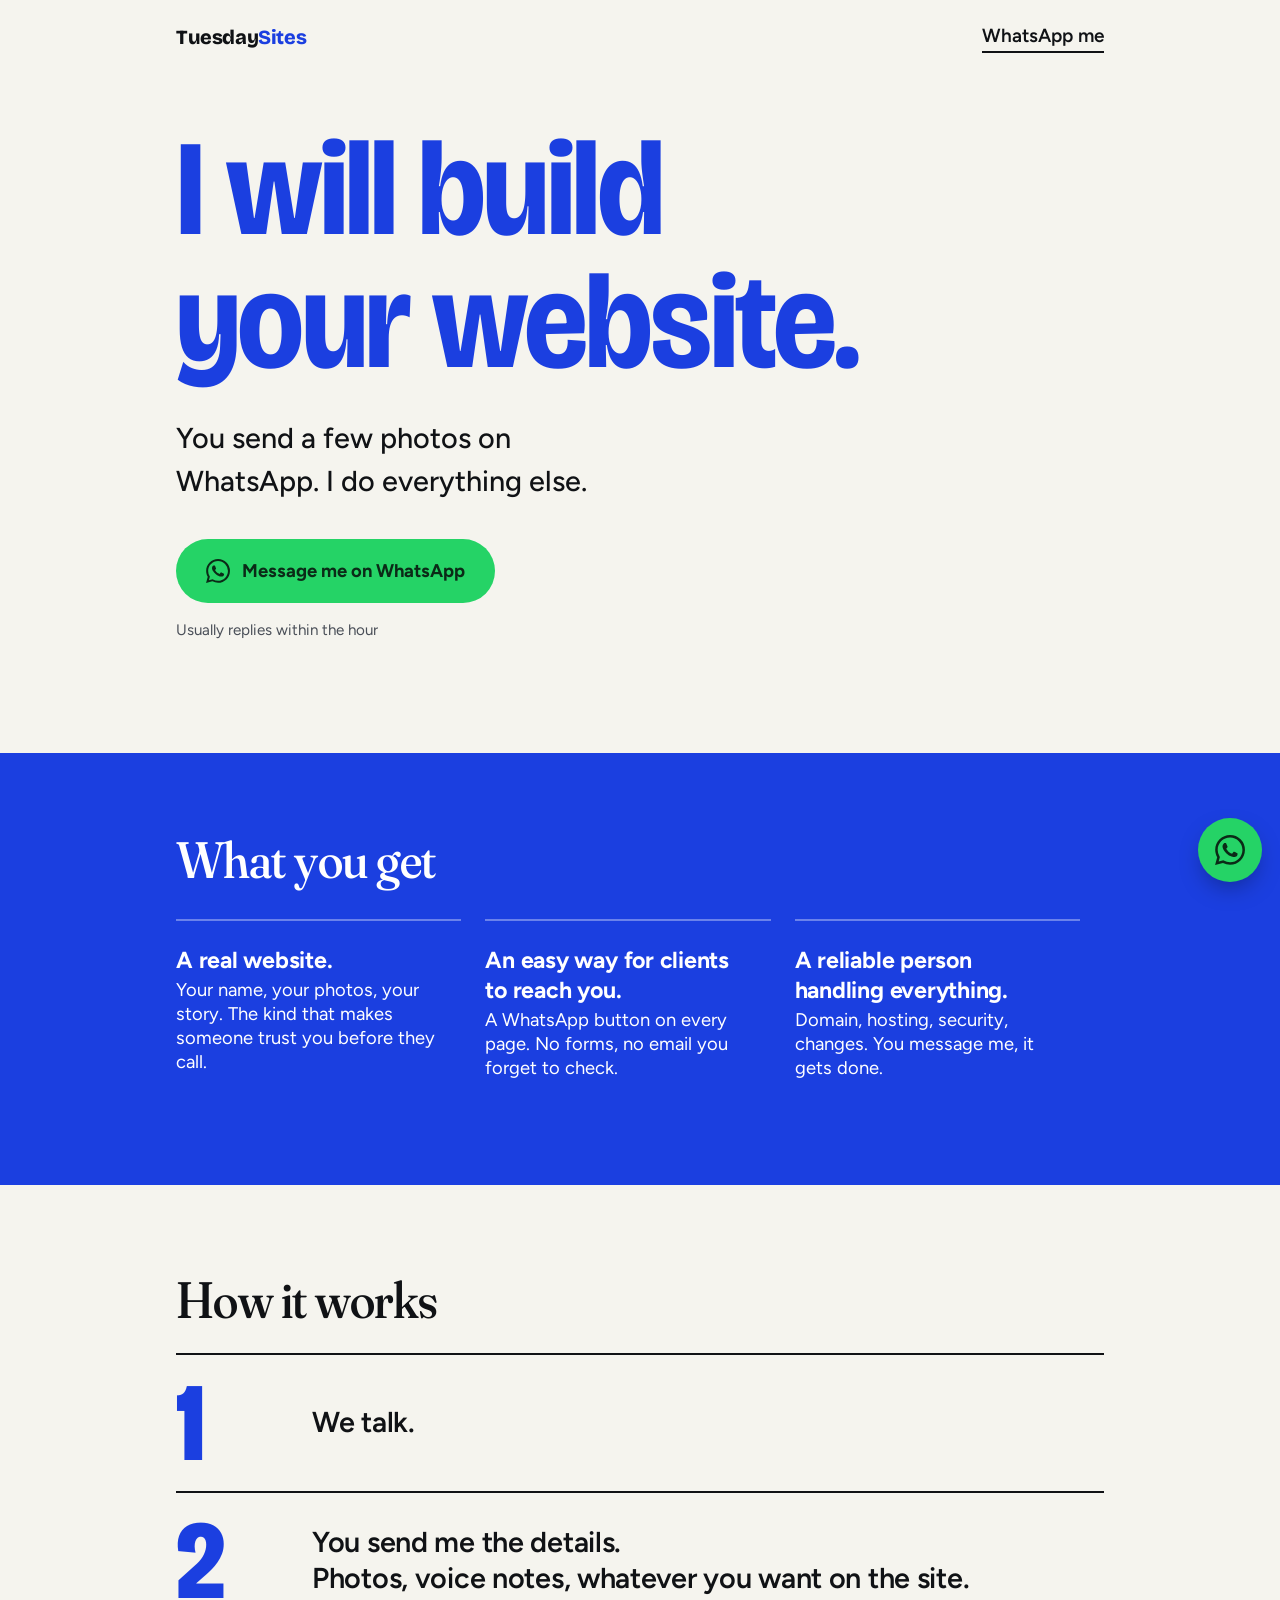
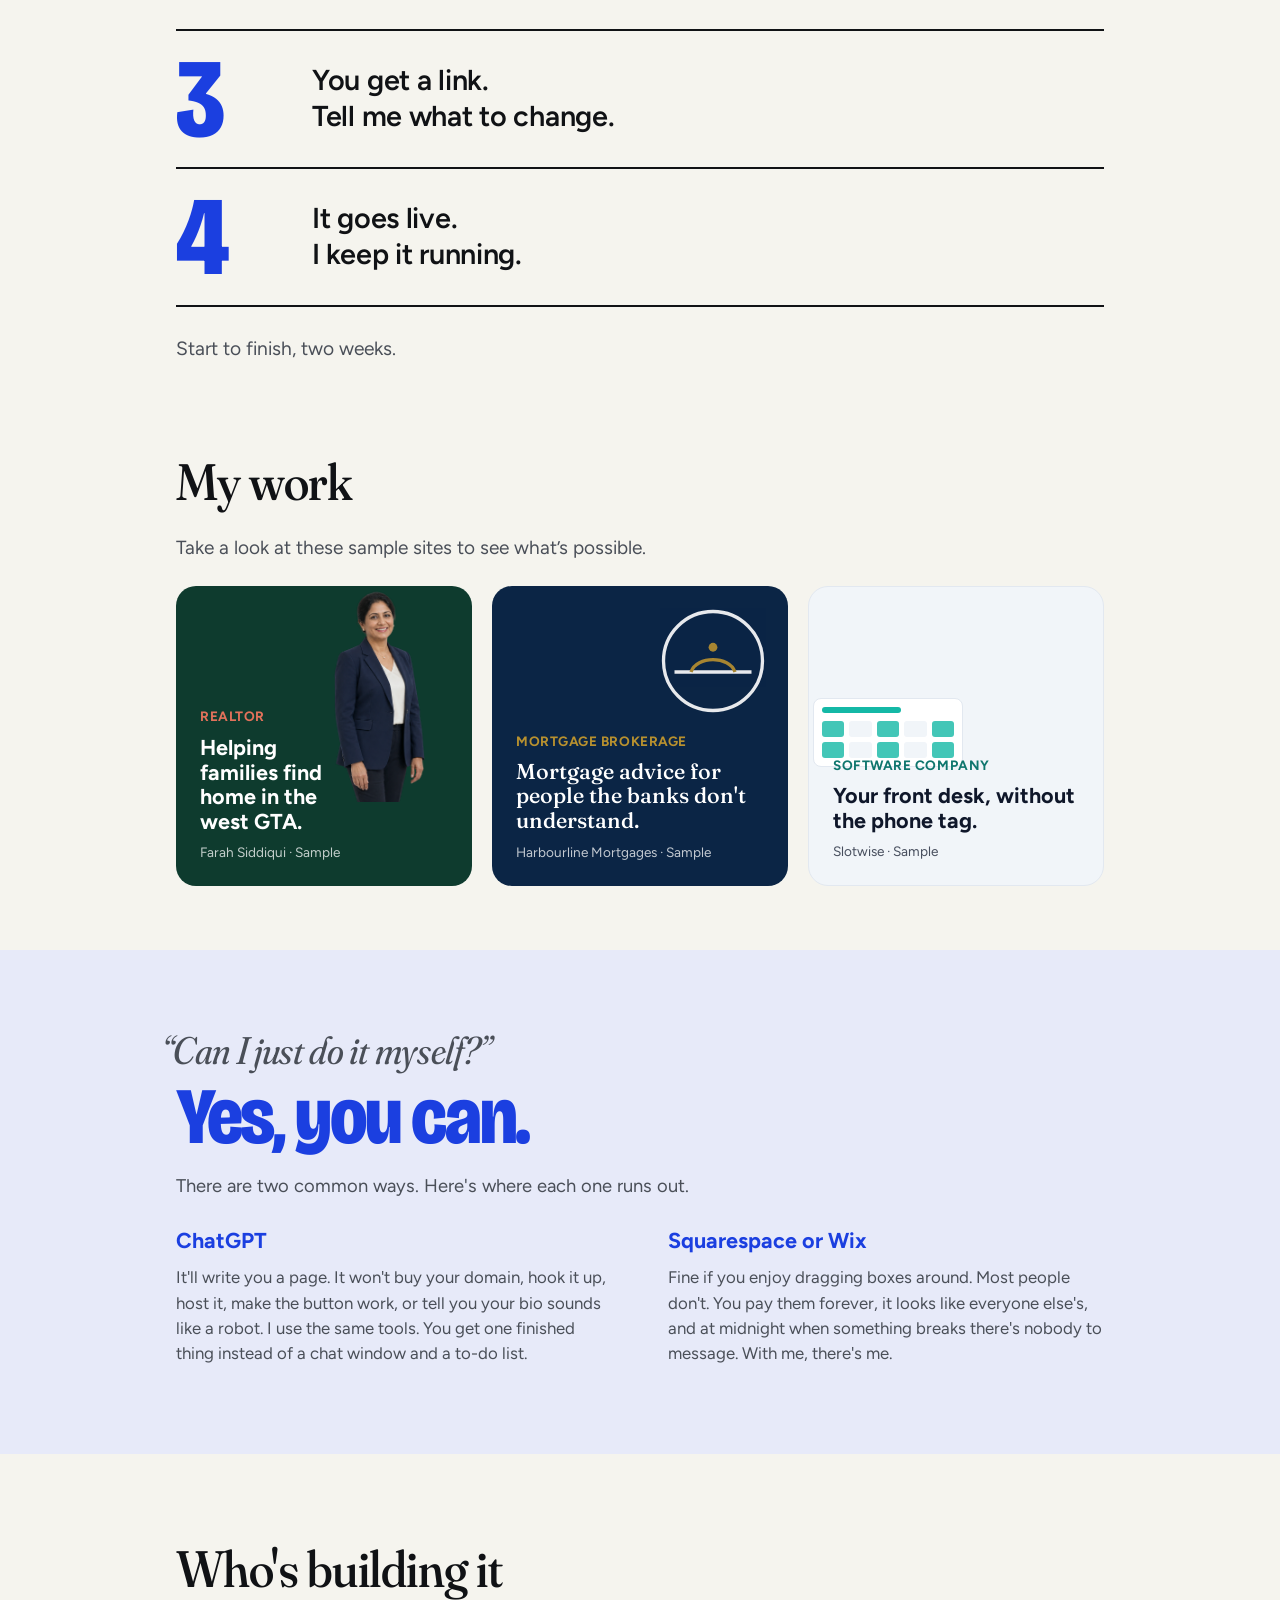
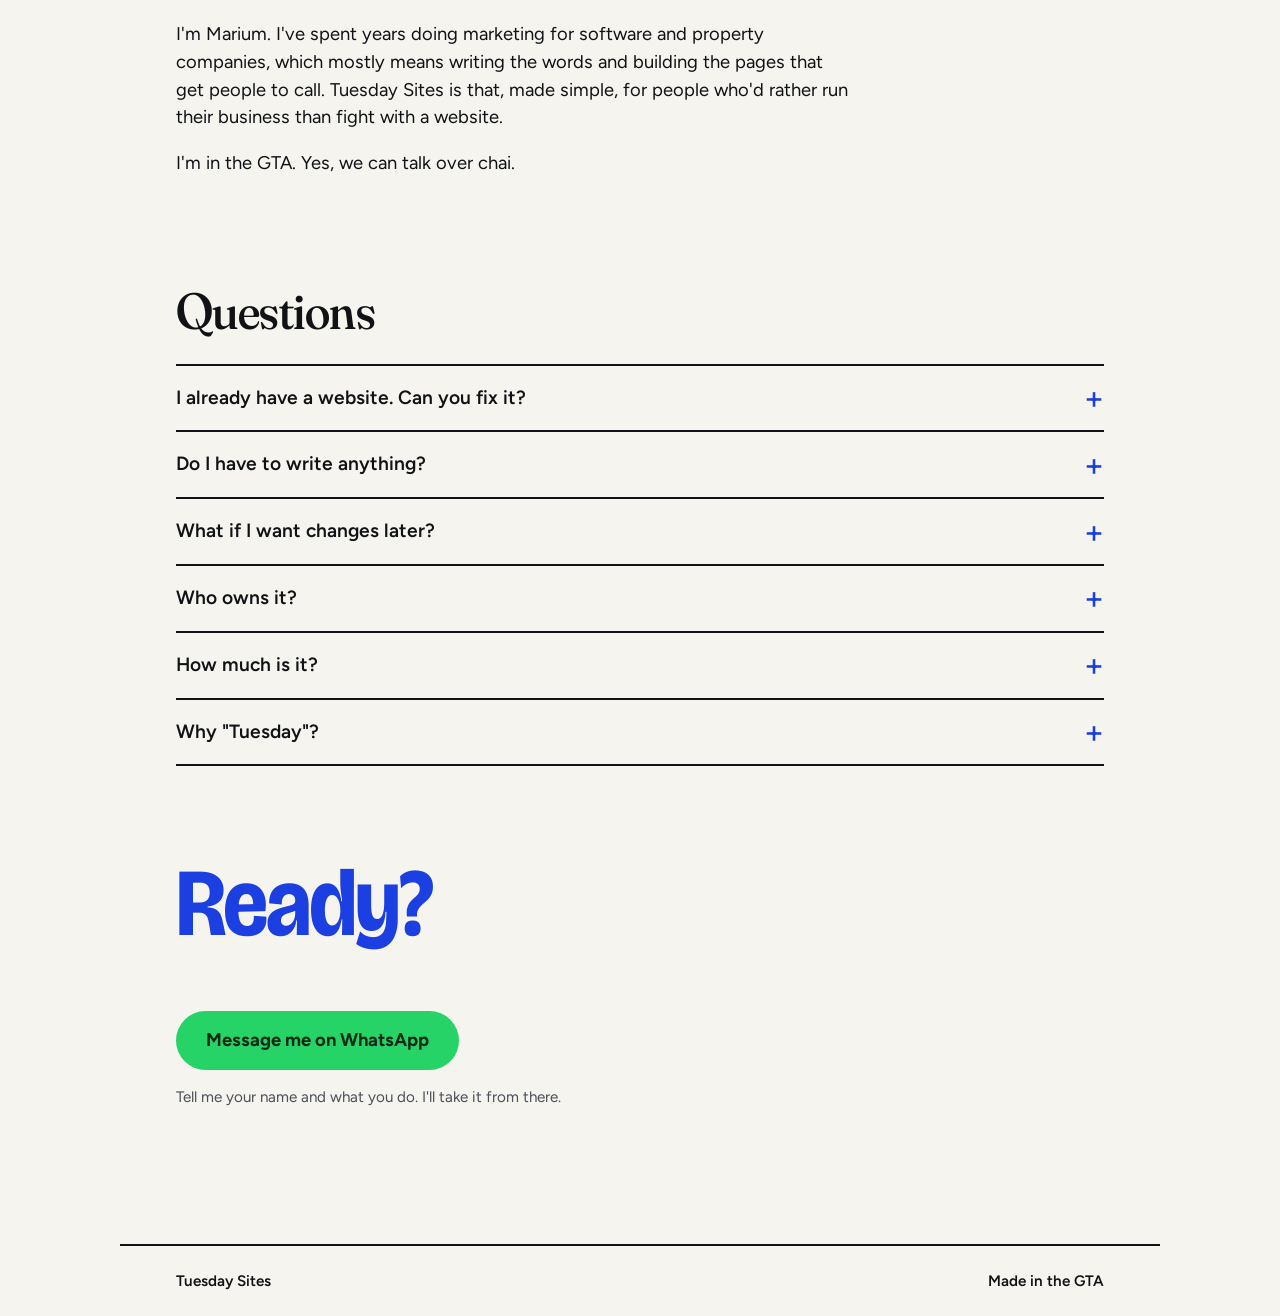
==== commit 01ae25aa: "Work card images" ====
--- a/index.html
+++ b/index.html
@@ -54,16 +54,22 @@
     <p class="work-lede">Take a look at these sample sites to see what’s possible.</p>
     <div class="work-grid">
       <a class="work-card wc-realtor" href="/work/realtor/">
+        <img class="wc-img wc-cutout" src="/work/realtor/img/hero.png" alt="">
         <span class="wc-label">Realtor</span>
         <span class="wc-title">Helping families find home in the west GTA.</span>
         <span class="wc-meta">Farah Siddiqui · Sample</span>
       </a>
       <a class="work-card wc-mortgage" href="/work/mortgage/">
+        <svg class="wc-img wc-mark" viewBox="0 0 40 40" aria-hidden="true"><circle cx="20" cy="20" r="18" fill="none" stroke="currentColor" stroke-width="1.2"/><path d="M6 24 H34" stroke="currentColor" stroke-width="1.2"/><path d="M12 24 C14 18, 26 18, 28 24" fill="none" stroke="#B8912F" stroke-width="1.2"/><circle cx="20" cy="15" r="1.6" fill="#B8912F"/></svg>
         <span class="wc-label">Mortgage brokerage</span>
         <span class="wc-title">Mortgage advice for people the banks don't understand.</span>
         <span class="wc-meta">Harbourline Mortgages · Sample</span>
       </a>
       <a class="work-card wc-saas" href="/work/saas/">
+        <span class="wc-img wc-dash" aria-hidden="true">
+          <span class="wd-bar"></span>
+          <span class="wd-grid"><i class="on"></i><i></i><i class="on"></i><i></i><i class="on"></i><i class="on"></i><i></i><i class="on"></i><i></i><i class="on"></i></span>
+        </span>
         <span class="wc-label">Software company</span>
         <span class="wc-title">Your front desk, without the phone tag.</span>
         <span class="wc-meta">Slotwise · Sample</span>
--- a/style.css
+++ b/style.css
@@ -227,10 +227,21 @@
   transition: transform 120ms ease;
 }
 .work-card:hover { transform: translateY(-3px); }
+.work-card { position: relative; overflow: hidden; }
+.work-card > span { position: relative; z-index: 1; }
+.wc-img { position: absolute; z-index: 0; pointer-events: none; }
+.wc-cutout { right: -6%; top: 0; height: 72%; width: auto; object-fit: contain; object-position: top; opacity: .95; }
+.wc-mark { right: 20px; top: 20px; width: 110px; height: 110px; color: #fff; opacity: .9; }
+.wc-dash { right: 20px; top: 20px; width: 150px; background: #fff; border: 1px solid #E2E8F0; border-radius: 8px; padding: 8px; display: block; }
+.wd-bar { display: block; height: 6px; width: 60%; border-radius: 3px; background: #14B8A6; margin-bottom: 8px; }
+.wd-grid { display: grid; grid-template-columns: repeat(5, 1fr); gap: 5px; }
+.wd-grid i { display: block; height: 16px; border-radius: 3px; background: #F1F5F9; }
+.wd-grid i.on { background: #14B8A6; opacity: .8; }
 .wc-label { font-size: .85rem; font-weight: 700; letter-spacing: .04em; text-transform: uppercase; opacity: .8; }
 .wc-title { font-size: 1.35rem; font-weight: 700; line-height: 1.15; }
 .wc-meta { font-size: .85rem; opacity: .75; }
 .wc-realtor { background: #0E3B2E; color: #fff; }
+.wc-realtor .wc-title { max-width: 62%; }
 .wc-realtor .wc-label { color: #E2725B; opacity: 1; }
 .wc-mortgage { background: #0B2545; color: #fff; }
 .wc-mortgage .wc-label { color: #B8912F; opacity: 1; }
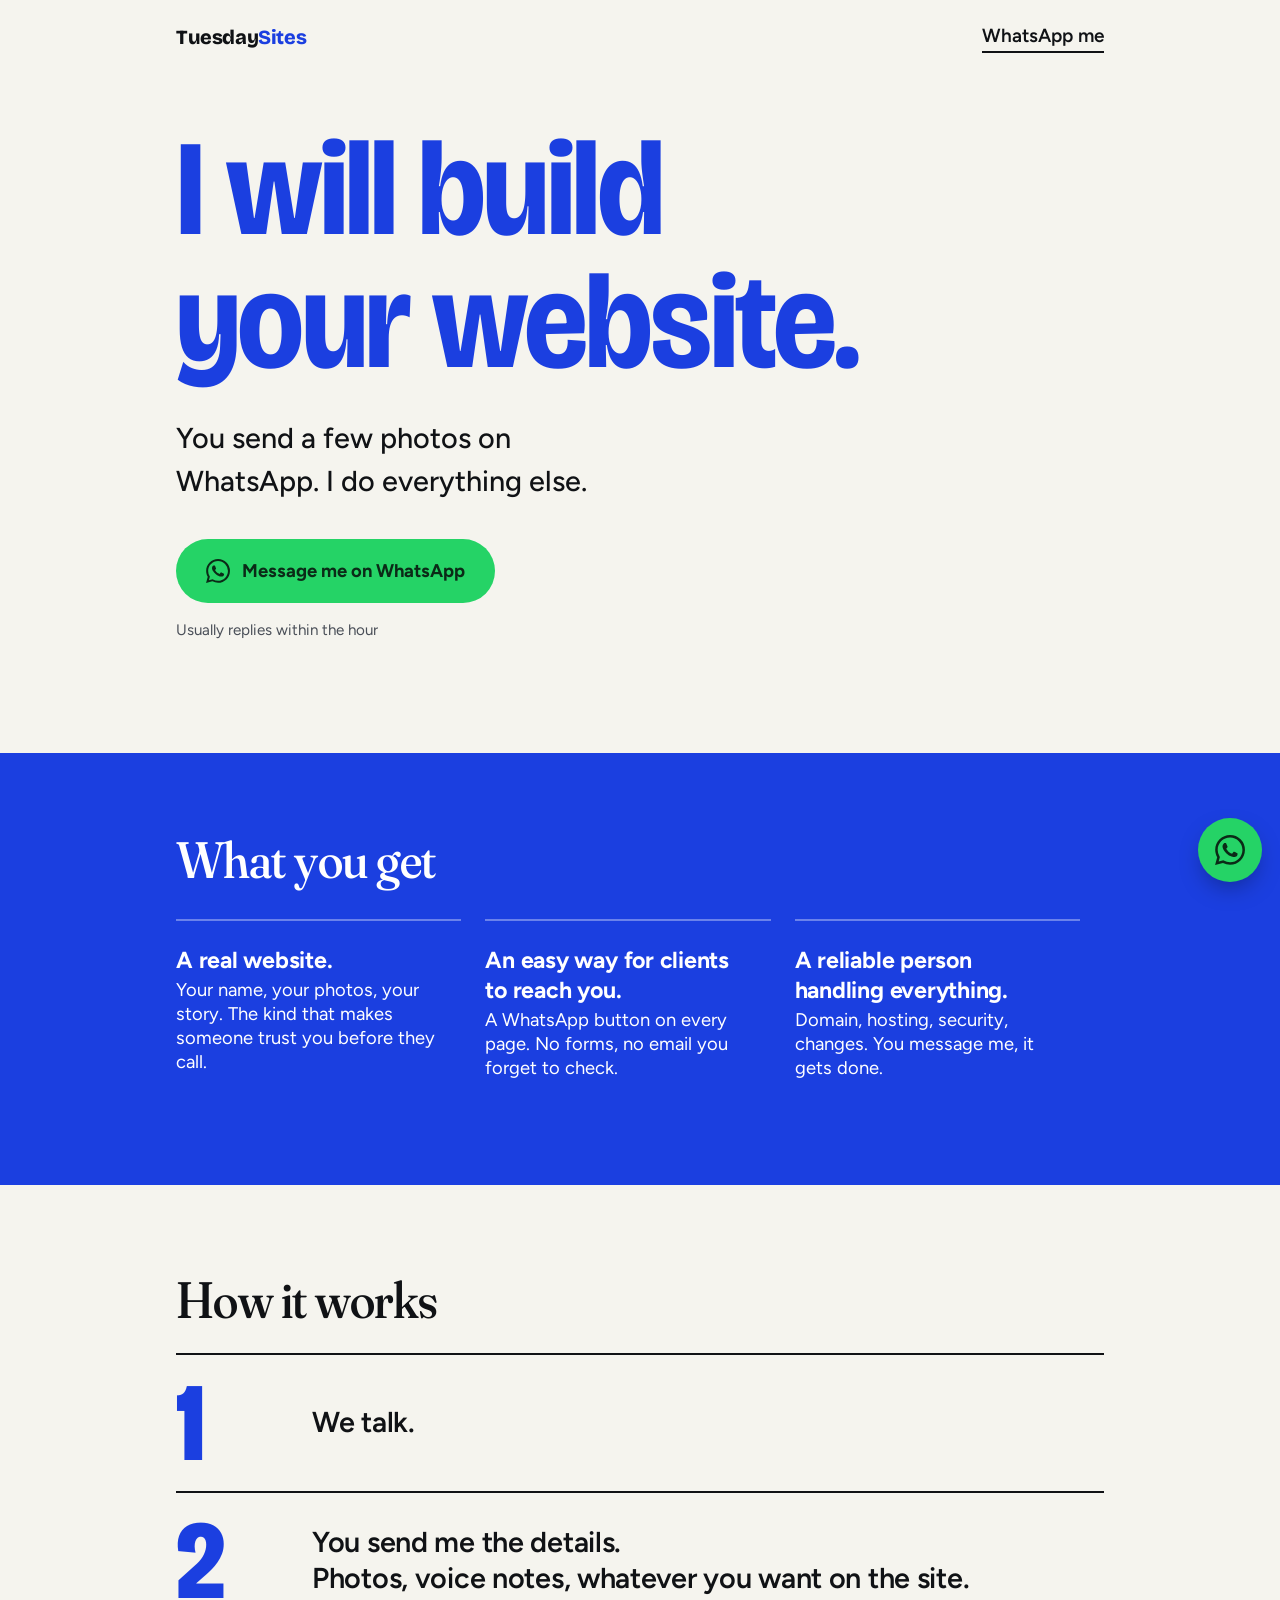
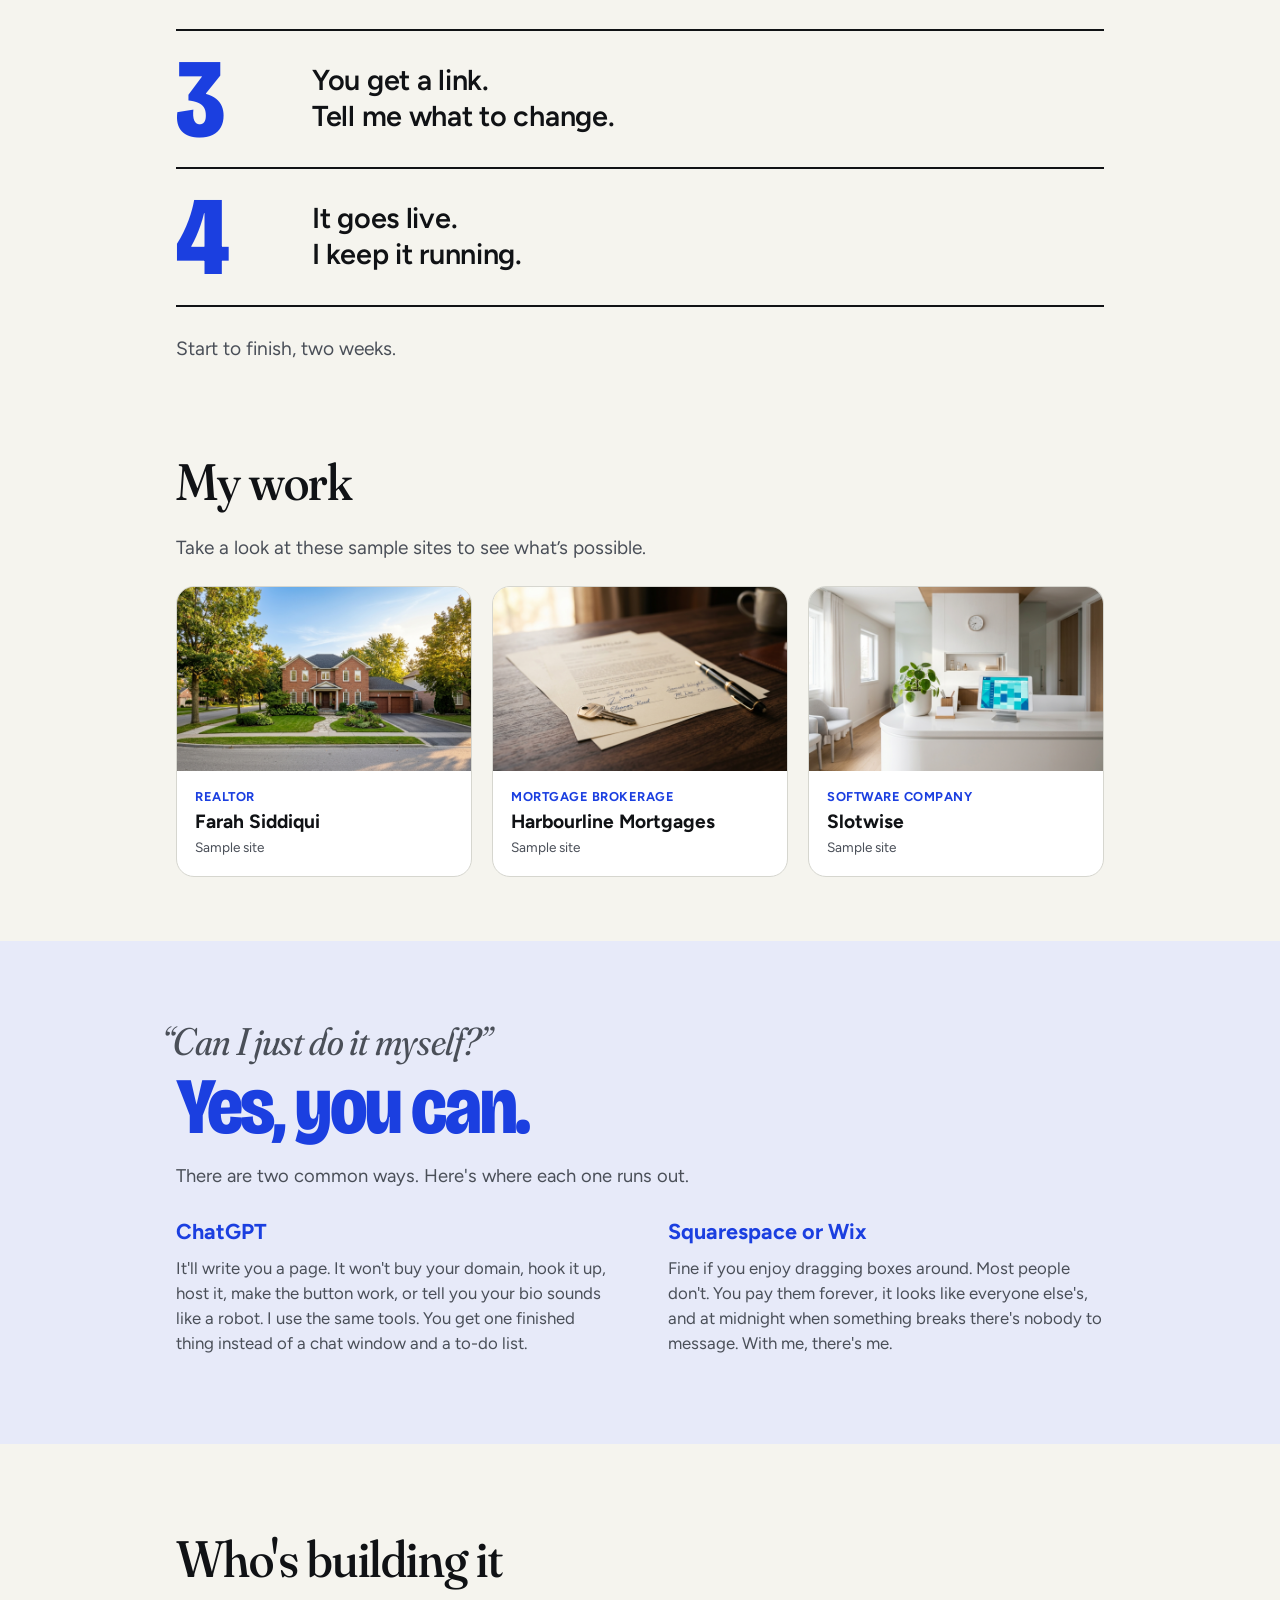
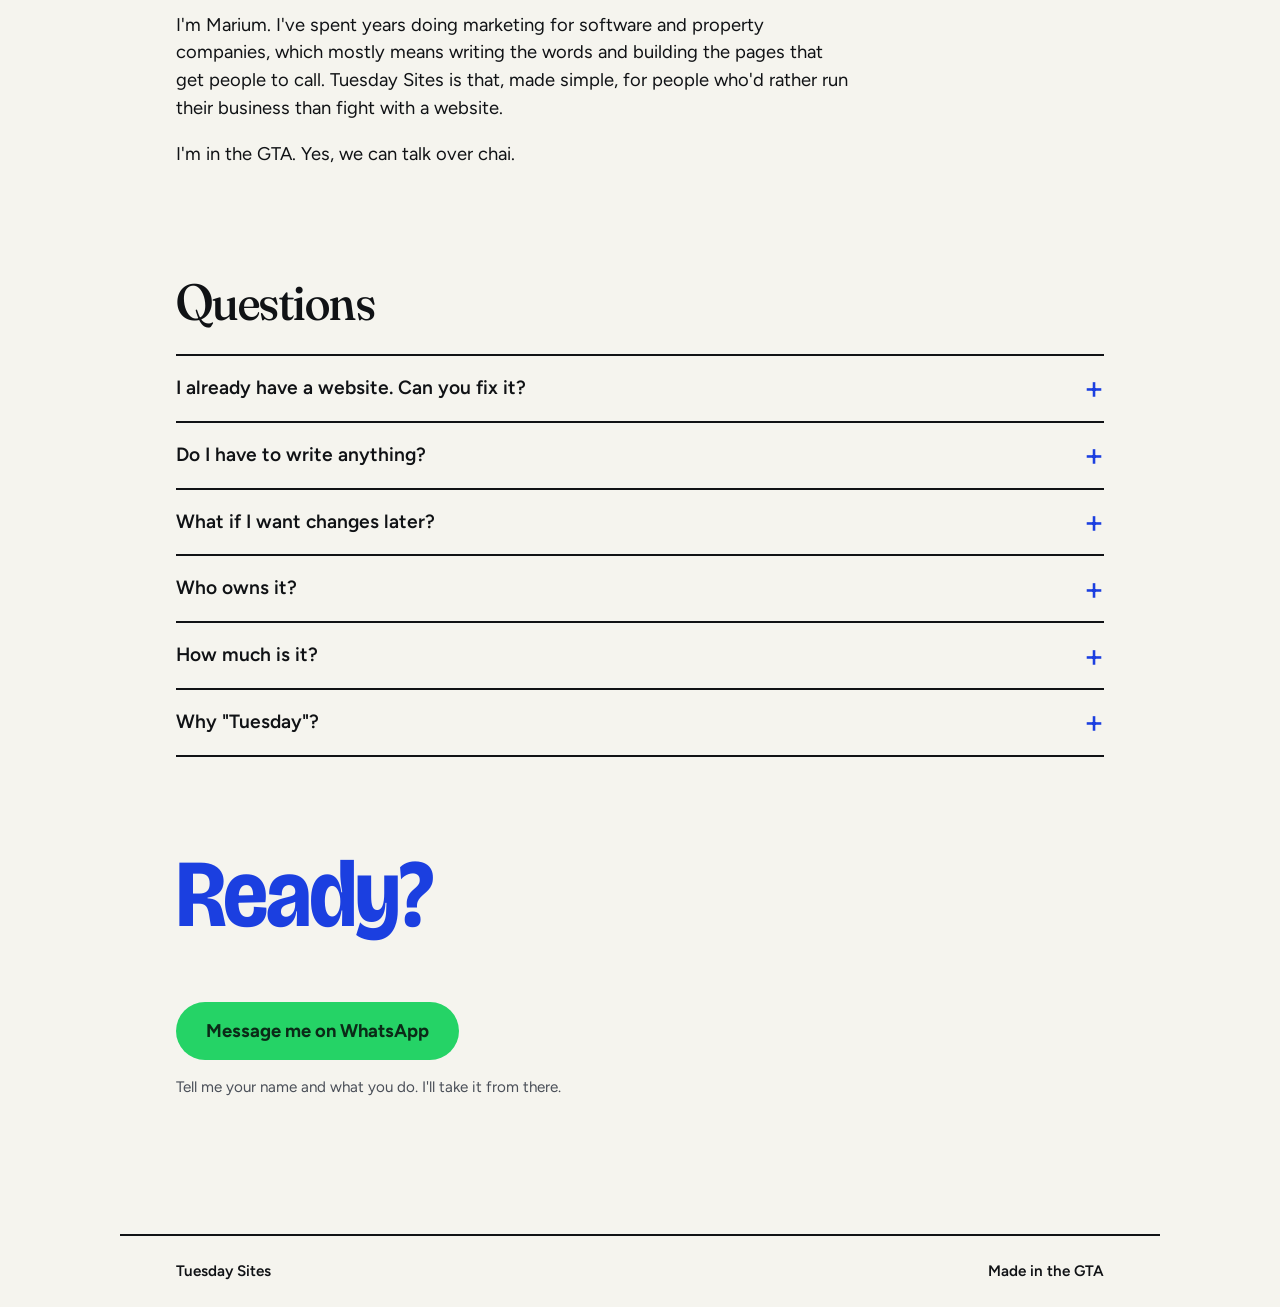
==== commit 1aece86e: "Work thumbnails" ====
--- a/index.html
+++ b/index.html
@@ -53,26 +53,29 @@
     <h2>My work</h2>
     <p class="work-lede">Take a look at these sample sites to see what’s possible.</p>
     <div class="work-grid">
-      <a class="work-card wc-realtor" href="/work/realtor/">
-        <img class="wc-img wc-cutout" src="/work/realtor/img/hero.png" alt="">
-        <span class="wc-label">Realtor</span>
-        <span class="wc-title">Helping families find home in the west GTA.</span>
-        <span class="wc-meta">Farah Siddiqui · Sample</span>
+      <a class="work-card" href="/work/realtor/">
+        <span class="wc-thumb"><img src="/img/work-realtor.jpg" alt="Realtor sample site"></span>
+        <span class="wc-body">
+          <span class="wc-label">Realtor</span>
+          <span class="wc-title">Farah Siddiqui</span>
+          <span class="wc-meta">Sample site</span>
+        </span>
       </a>
-      <a class="work-card wc-mortgage" href="/work/mortgage/">
-        <svg class="wc-img wc-mark" viewBox="0 0 40 40" aria-hidden="true"><circle cx="20" cy="20" r="18" fill="none" stroke="currentColor" stroke-width="1.2"/><path d="M6 24 H34" stroke="currentColor" stroke-width="1.2"/><path d="M12 24 C14 18, 26 18, 28 24" fill="none" stroke="#B8912F" stroke-width="1.2"/><circle cx="20" cy="15" r="1.6" fill="#B8912F"/></svg>
-        <span class="wc-label">Mortgage brokerage</span>
-        <span class="wc-title">Mortgage advice for people the banks don't understand.</span>
-        <span class="wc-meta">Harbourline Mortgages · Sample</span>
+      <a class="work-card" href="/work/mortgage/">
+        <span class="wc-thumb"><img src="/img/work-mortgage.jpg" alt="Mortgage brokerage sample site"></span>
+        <span class="wc-body">
+          <span class="wc-label">Mortgage brokerage</span>
+          <span class="wc-title">Harbourline Mortgages</span>
+          <span class="wc-meta">Sample site</span>
+        </span>
       </a>
-      <a class="work-card wc-saas" href="/work/saas/">
-        <span class="wc-img wc-dash" aria-hidden="true">
-          <span class="wd-bar"></span>
-          <span class="wd-grid"><i class="on"></i><i></i><i class="on"></i><i></i><i class="on"></i><i class="on"></i><i></i><i class="on"></i><i></i><i class="on"></i></span>
+      <a class="work-card" href="/work/saas/">
+        <span class="wc-thumb"><img src="/img/work-saas.jpg" alt="Software company sample site"></span>
+        <span class="wc-body">
+          <span class="wc-label">Software company</span>
+          <span class="wc-title">Slotwise</span>
+          <span class="wc-meta">Sample site</span>
         </span>
-        <span class="wc-label">Software company</span>
-        <span class="wc-title">Your front desk, without the phone tag.</span>
-        <span class="wc-meta">Slotwise · Sample</span>
       </a>
     </div>
   </section>
--- a/style.css
+++ b/style.css
@@ -210,44 +210,27 @@
 .work-lede { color: var(--ink-soft); }
 .work-grid {
   display: grid;
-  grid-template-columns: repeat(3, 1fr);
+  grid-template-columns: repeat(3, minmax(0, 1fr));
   gap: 20px;
   margin-top: 24px;
 }
 .work-card {
-  display: flex;
-  flex-direction: column;
-  justify-content: flex-end;
-  gap: 8px;
-  min-height: 300px;
-  padding: 24px;
-  border-radius: 20px;
+  display: block;
+  background: #fff;
+  border: 1px solid var(--line);
+  border-radius: 18px;
+  overflow: hidden;
   text-decoration: none;
-  color: inherit;
-  transition: transform 120ms ease;
-}
-.work-card:hover { transform: translateY(-3px); }
-.work-card { position: relative; overflow: hidden; }
-.work-card > span { position: relative; z-index: 1; }
-.wc-img { position: absolute; z-index: 0; pointer-events: none; }
-.wc-cutout { right: -6%; top: 0; height: 72%; width: auto; object-fit: contain; object-position: top; opacity: .95; }
-.wc-mark { right: 20px; top: 20px; width: 110px; height: 110px; color: #fff; opacity: .9; }
-.wc-dash { right: 20px; top: 20px; width: 150px; background: #fff; border: 1px solid #E2E8F0; border-radius: 8px; padding: 8px; display: block; }
-.wd-bar { display: block; height: 6px; width: 60%; border-radius: 3px; background: #14B8A6; margin-bottom: 8px; }
-.wd-grid { display: grid; grid-template-columns: repeat(5, 1fr); gap: 5px; }
-.wd-grid i { display: block; height: 16px; border-radius: 3px; background: #F1F5F9; }
-.wd-grid i.on { background: #14B8A6; opacity: .8; }
-.wc-label { font-size: .85rem; font-weight: 700; letter-spacing: .04em; text-transform: uppercase; opacity: .8; }
-.wc-title { font-size: 1.35rem; font-weight: 700; line-height: 1.15; }
-.wc-meta { font-size: .85rem; opacity: .75; }
-.wc-realtor { background: #0E3B2E; color: #fff; }
-.wc-realtor .wc-title { max-width: 62%; }
-.wc-realtor .wc-label { color: #E2725B; opacity: 1; }
-.wc-mortgage { background: #0B2545; color: #fff; }
-.wc-mortgage .wc-label { color: #B8912F; opacity: 1; }
-.wc-mortgage .wc-title { font-family: var(--serif); font-weight: 500; }
-.wc-saas { background: #F1F5F9; color: #0F172A; border: 1px solid #E2E8F0; }
-.wc-saas .wc-label { color: #0F766E; opacity: 1; }
+  color: var(--ink);
+  transition: transform 120ms ease, box-shadow 120ms ease;
+}
+.work-card:hover { transform: translateY(-3px); box-shadow: 0 16px 30px -18px rgba(0,0,0,.35); }
+.wc-thumb { display: block; aspect-ratio: 16 / 10; background: var(--line); }
+.wc-thumb img { width: 100%; height: 100%; object-fit: cover; display: block; }
+.wc-body { display: block; padding: 16px 18px 18px; }
+.wc-label { display: block; font-size: .8rem; font-weight: 700; letter-spacing: .04em; text-transform: uppercase; color: var(--blue); margin-bottom: 4px; }
+.wc-title { display: block; font-size: 1.2rem; font-weight: 700; line-height: 1.2; }
+.wc-meta { display: block; font-size: .85rem; color: var(--ink-soft); margin-top: 4px; }
 
 /* Why not DIY */
 .why {
@@ -377,7 +360,6 @@
   .tiles li { margin-right: 0; padding-right: 0; }
   .why-cols { grid-template-columns: 1fr; }
   .work-grid { grid-template-columns: 1fr; }
-  .work-card { min-height: 200px; }
   .steps li { grid-template-columns: 64px 1fr; gap: 20px; }
   .top-link { display: none; }
   .foot { flex-direction: column; gap: 6px; }
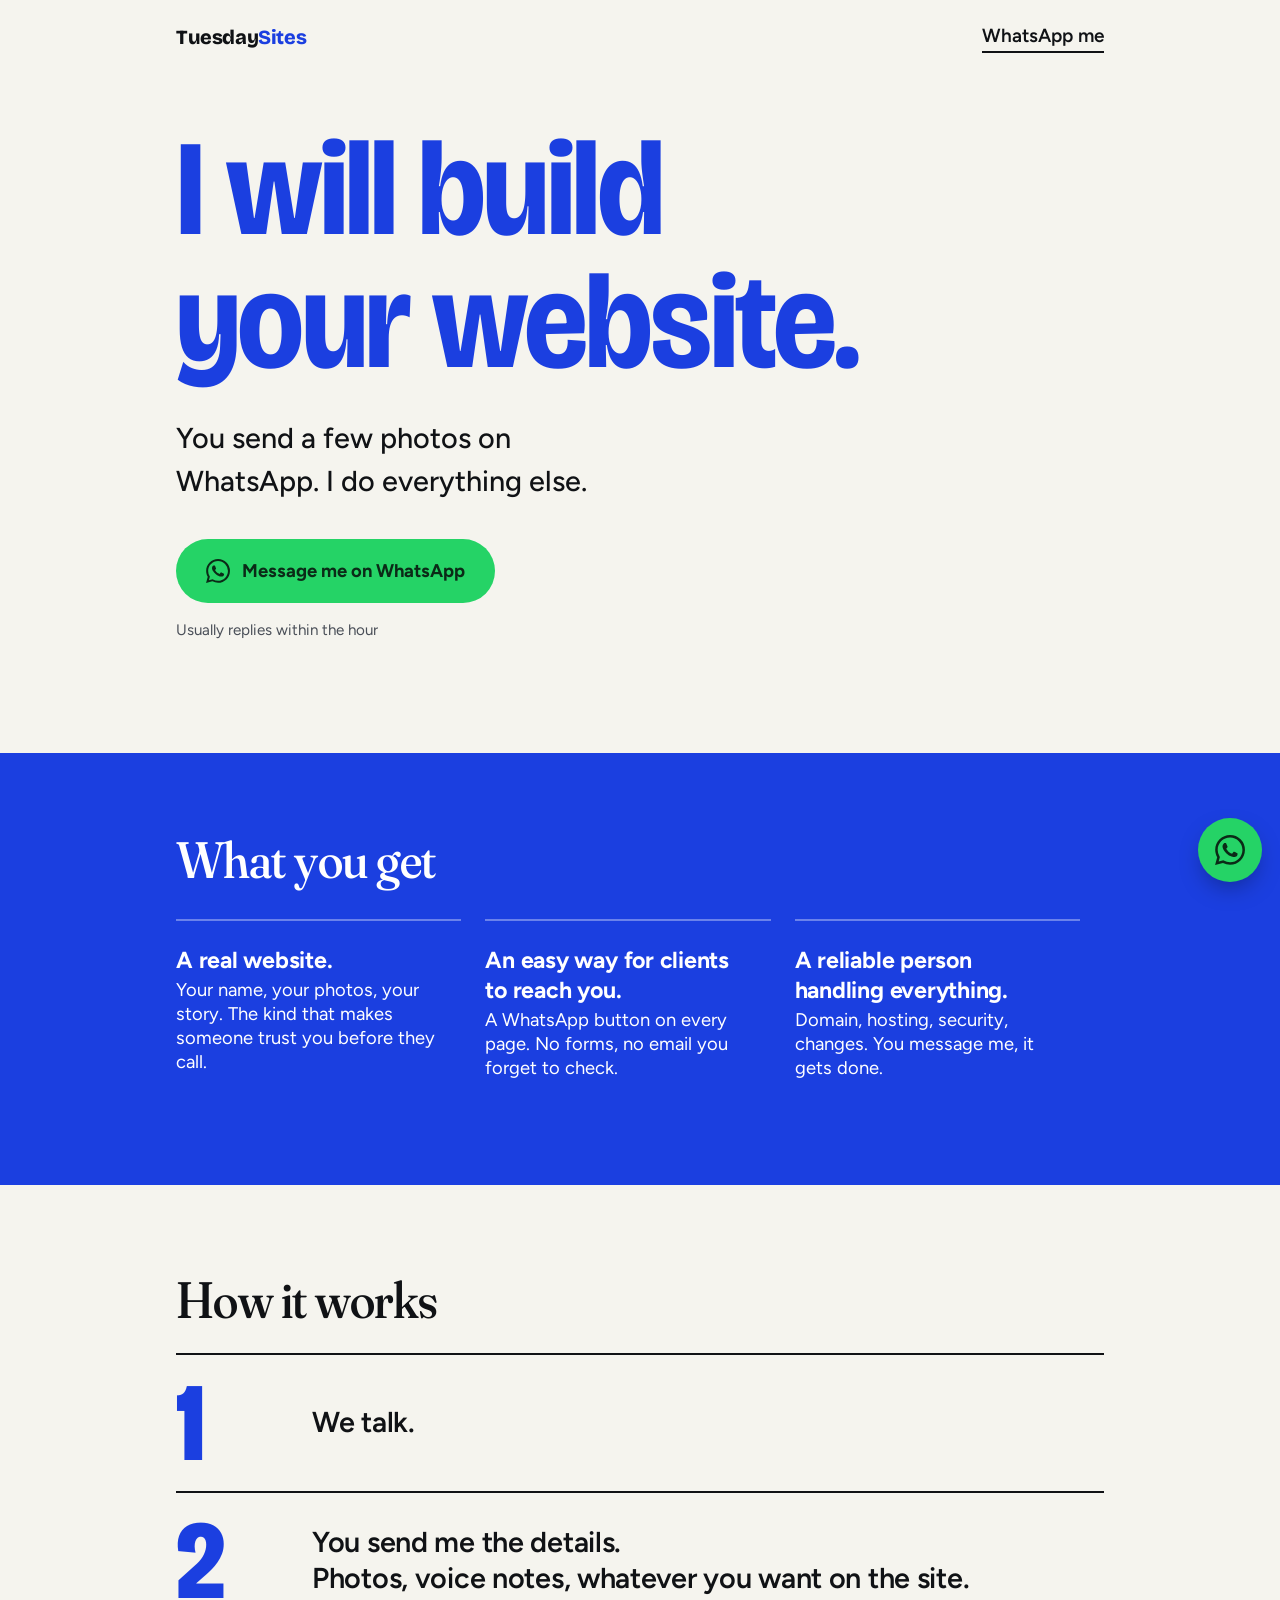
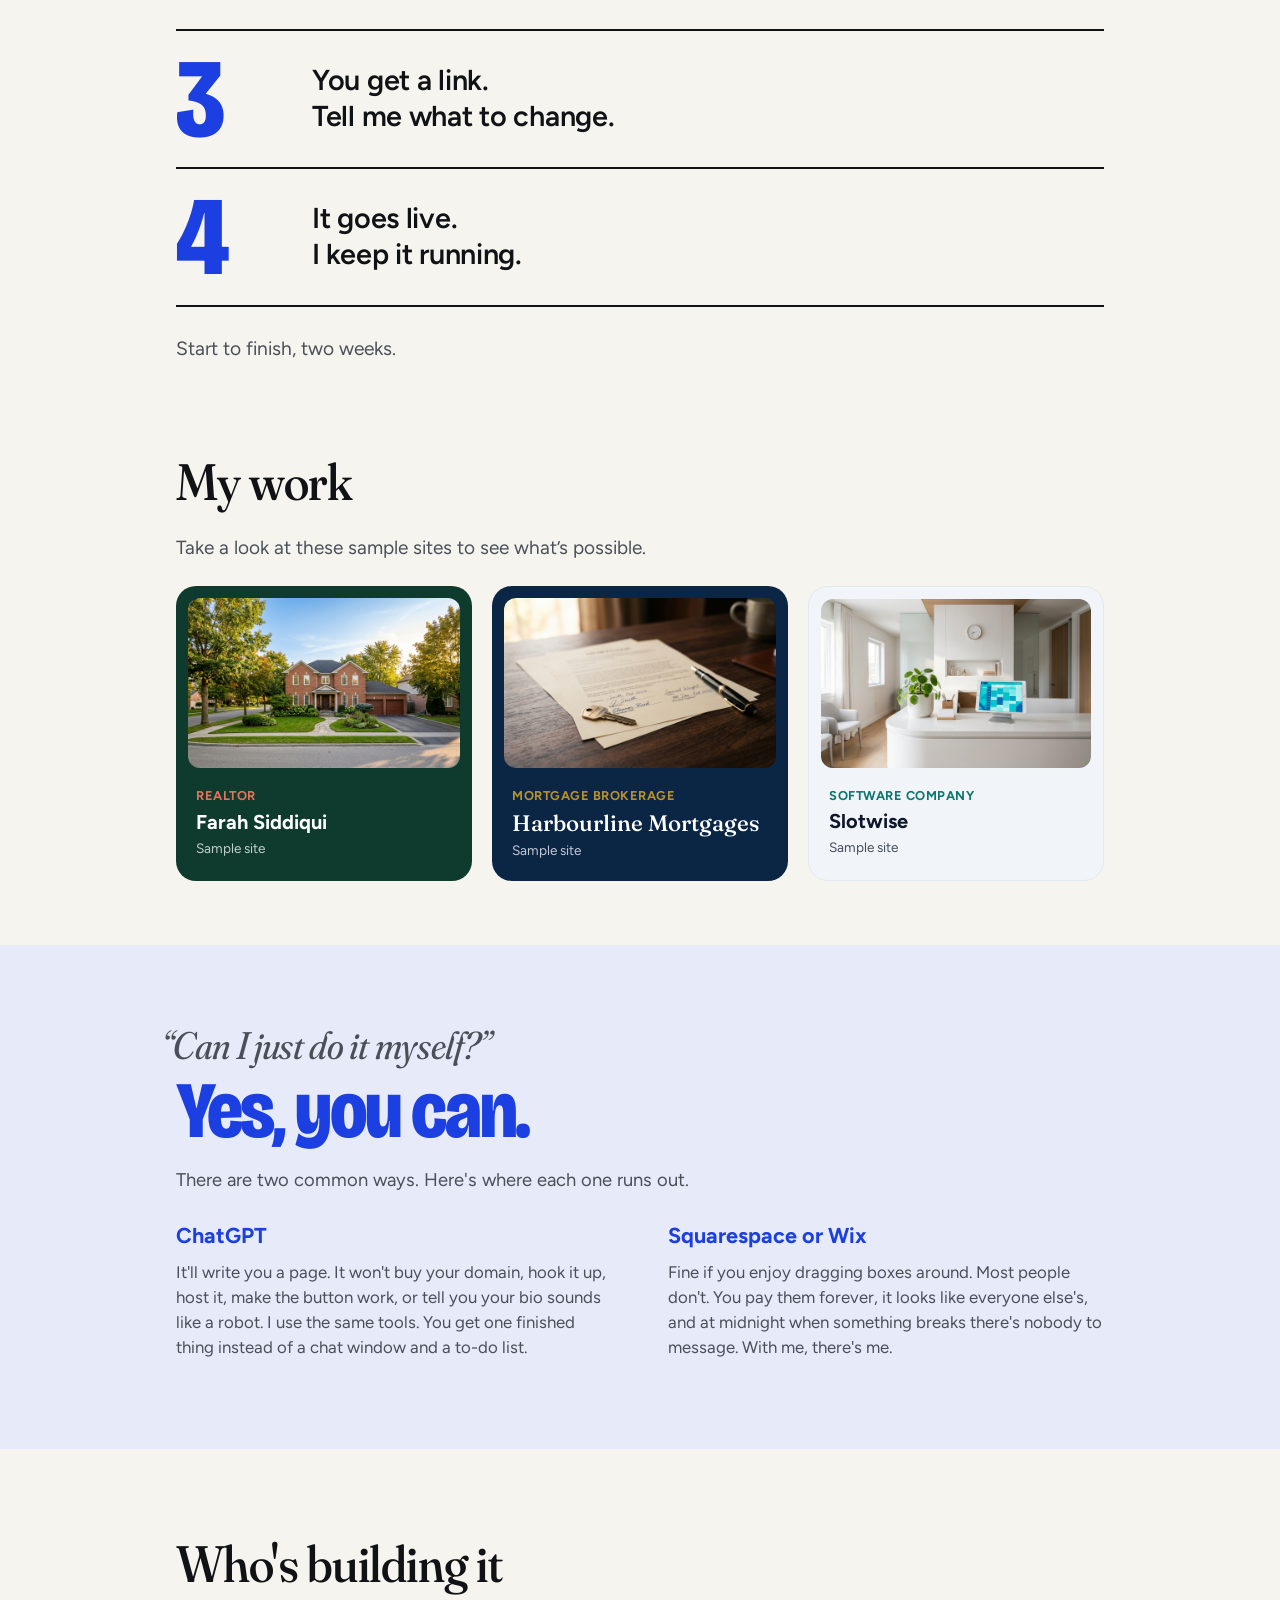
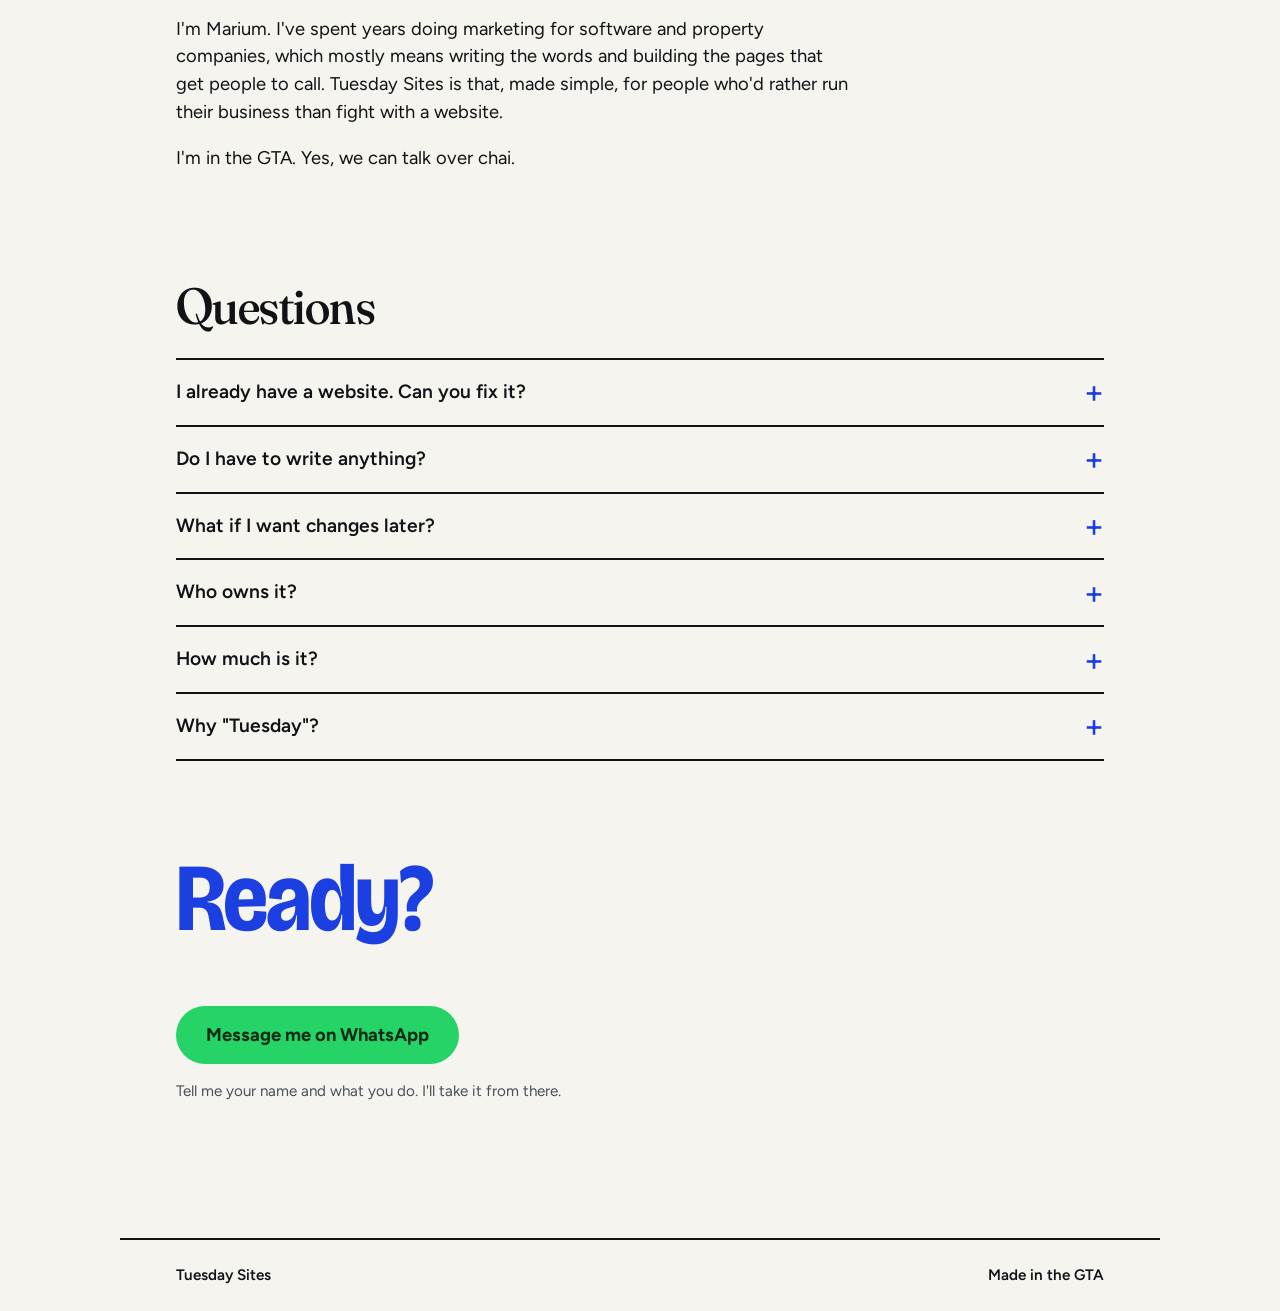
==== commit 07f78231: "Work cards" ====
--- a/index.html
+++ b/index.html
@@ -53,7 +53,7 @@
     <h2>My work</h2>
     <p class="work-lede">Take a look at these sample sites to see what’s possible.</p>
     <div class="work-grid">
-      <a class="work-card" href="/work/realtor/">
+      <a class="work-card wc-realtor" href="/work/realtor/">
         <span class="wc-thumb"><img src="/img/work-realtor.jpg" alt="Realtor sample site"></span>
         <span class="wc-body">
           <span class="wc-label">Realtor</span>
@@ -61,7 +61,7 @@
           <span class="wc-meta">Sample site</span>
         </span>
       </a>
-      <a class="work-card" href="/work/mortgage/">
+      <a class="work-card wc-mortgage" href="/work/mortgage/">
         <span class="wc-thumb"><img src="/img/work-mortgage.jpg" alt="Mortgage brokerage sample site"></span>
         <span class="wc-body">
           <span class="wc-label">Mortgage brokerage</span>
@@ -69,7 +69,7 @@
           <span class="wc-meta">Sample site</span>
         </span>
       </a>
-      <a class="work-card" href="/work/saas/">
+      <a class="work-card wc-saas" href="/work/saas/">
         <span class="wc-thumb"><img src="/img/work-saas.jpg" alt="Software company sample site"></span>
         <span class="wc-body">
           <span class="wc-label">Software company</span>
--- a/style.css
+++ b/style.css
@@ -216,21 +216,26 @@
 }
 .work-card {
   display: block;
-  background: #fff;
-  border: 1px solid var(--line);
-  border-radius: 18px;
+  border-radius: 20px;
   overflow: hidden;
   text-decoration: none;
-  color: var(--ink);
-  transition: transform 120ms ease, box-shadow 120ms ease;
-}
-.work-card:hover { transform: translateY(-3px); box-shadow: 0 16px 30px -18px rgba(0,0,0,.35); }
-.wc-thumb { display: block; aspect-ratio: 16 / 10; background: var(--line); }
+  padding: 12px;
+  transition: transform 120ms ease;
+}
+.work-card:hover { transform: translateY(-3px); }
+.wc-thumb { display: block; aspect-ratio: 16 / 10; border-radius: 12px; overflow: hidden; background: rgba(0,0,0,.15); }
 .wc-thumb img { width: 100%; height: 100%; object-fit: cover; display: block; }
-.wc-body { display: block; padding: 16px 18px 18px; }
-.wc-label { display: block; font-size: .8rem; font-weight: 700; letter-spacing: .04em; text-transform: uppercase; color: var(--blue); margin-bottom: 4px; }
-.wc-title { display: block; font-size: 1.2rem; font-weight: 700; line-height: 1.2; }
-.wc-meta { display: block; font-size: .85rem; color: var(--ink-soft); margin-top: 4px; }
+.wc-body { display: block; padding: 18px 8px 8px; }
+.wc-label { display: block; font-size: .8rem; font-weight: 700; letter-spacing: .04em; text-transform: uppercase; margin-bottom: 4px; }
+.wc-title { display: block; font-size: 1.25rem; font-weight: 700; line-height: 1.2; }
+.wc-meta { display: block; font-size: .85rem; opacity: .75; margin-top: 4px; }
+.wc-realtor { background: #0E3B2E; color: #fff; }
+.wc-realtor .wc-label { color: #E2725B; }
+.wc-mortgage { background: #0B2545; color: #fff; }
+.wc-mortgage .wc-label { color: #B8912F; }
+.wc-mortgage .wc-title { font-family: var(--serif); font-weight: 500; font-size: 1.4rem; }
+.wc-saas { background: #F1F5F9; color: #0F172A; border: 1px solid #E2E8F0; }
+.wc-saas .wc-label { color: #0F766E; }
 
 /* Why not DIY */
 .why {
